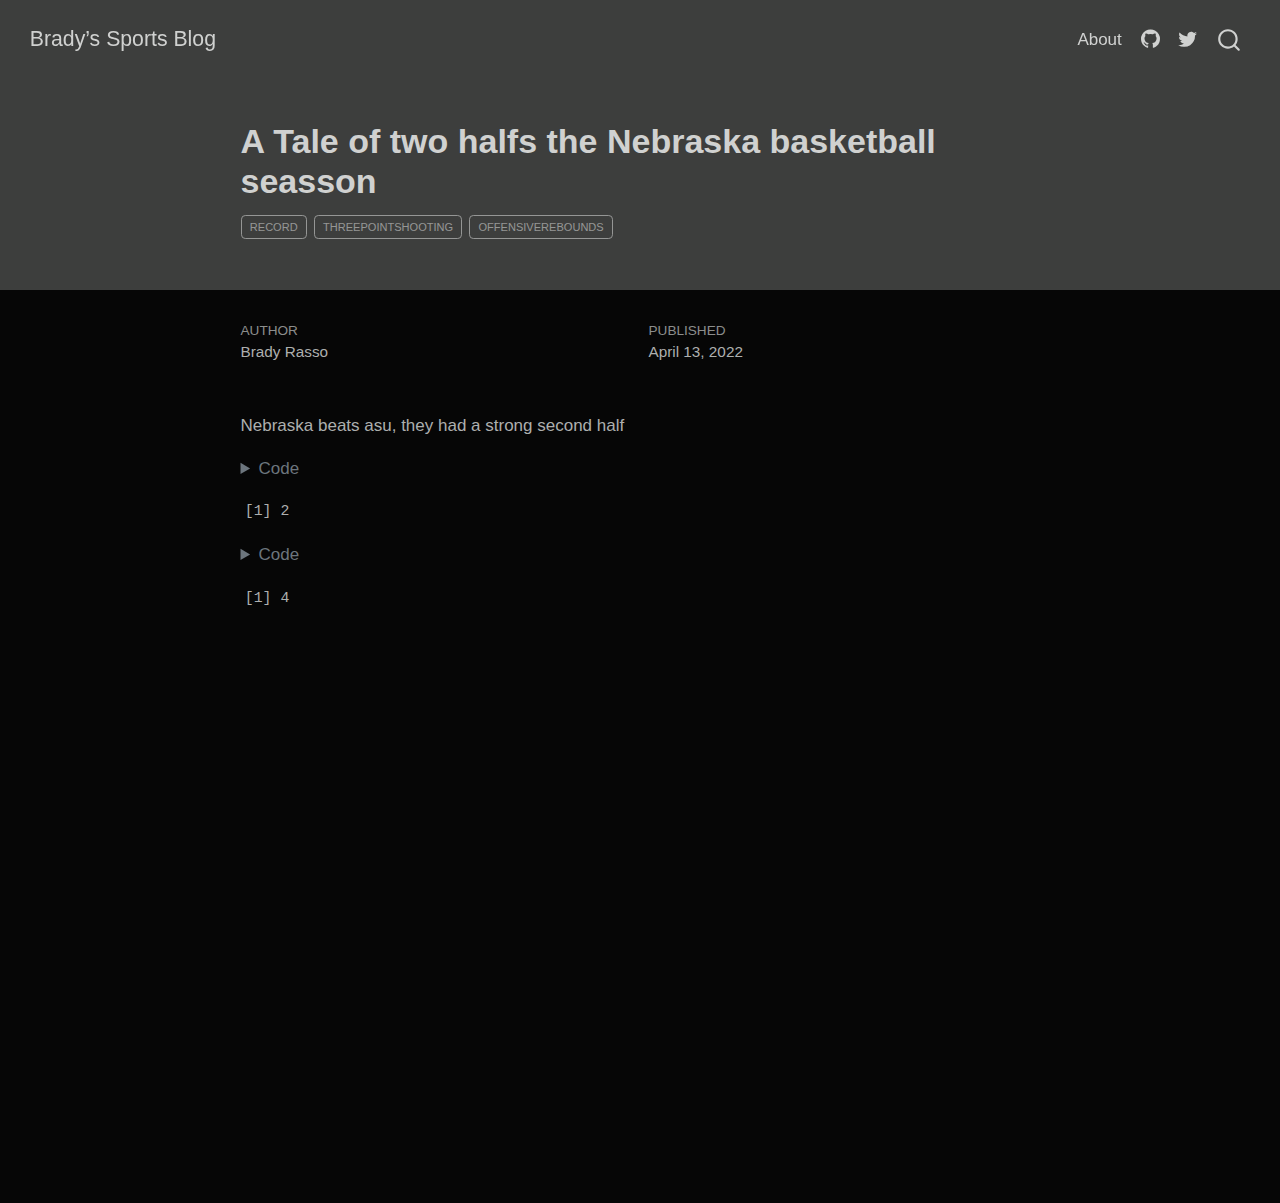
==== posts/nebraska-basketball-season-review/index.html @ c3e92c38 "commit" ====
<!DOCTYPE html>
<html xmlns="http://www.w3.org/1999/xhtml" lang="en" xml:lang="en"><head>

<meta charset="utf-8">
<meta name="generator" content="quarto-1.5.57">

<meta name="viewport" content="width=device-width, initial-scale=1.0, user-scalable=yes">

<meta name="author" content="Brady Rasso">
<meta name="dcterms.date" content="2022-04-13">

<title>A Tale of two halfs the Nebraska basketball seasson – Brady’s Sports Blog</title>
<style>
code{white-space: pre-wrap;}
span.smallcaps{font-variant: small-caps;}
div.columns{display: flex; gap: min(4vw, 1.5em);}
div.column{flex: auto; overflow-x: auto;}
div.hanging-indent{margin-left: 1.5em; text-indent: -1.5em;}
ul.task-list{list-style: none;}
ul.task-list li input[type="checkbox"] {
  width: 0.8em;
  margin: 0 0.8em 0.2em -1em; /* quarto-specific, see https://github.com/quarto-dev/quarto-cli/issues/4556 */ 
  vertical-align: middle;
}
/* CSS for syntax highlighting */
pre > code.sourceCode { white-space: pre; position: relative; }
pre > code.sourceCode > span { line-height: 1.25; }
pre > code.sourceCode > span:empty { height: 1.2em; }
.sourceCode { overflow: visible; }
code.sourceCode > span { color: inherit; text-decoration: inherit; }
div.sourceCode { margin: 1em 0; }
pre.sourceCode { margin: 0; }
@media screen {
div.sourceCode { overflow: auto; }
}
@media print {
pre > code.sourceCode { white-space: pre-wrap; }
pre > code.sourceCode > span { display: inline-block; text-indent: -5em; padding-left: 5em; }
}
pre.numberSource code
  { counter-reset: source-line 0; }
pre.numberSource code > span
  { position: relative; left: -4em; counter-increment: source-line; }
pre.numberSource code > span > a:first-child::before
  { content: counter(source-line);
    position: relative; left: -1em; text-align: right; vertical-align: baseline;
    border: none; display: inline-block;
    -webkit-touch-callout: none; -webkit-user-select: none;
    -khtml-user-select: none; -moz-user-select: none;
    -ms-user-select: none; user-select: none;
    padding: 0 4px; width: 4em;
  }
pre.numberSource { margin-left: 3em;  padding-left: 4px; }
div.sourceCode
  {   }
@media screen {
pre > code.sourceCode > span > a:first-child::before { text-decoration: underline; }
}
</style>


<script src="../../site_libs/quarto-nav/quarto-nav.js"></script>
<script src="../../site_libs/quarto-nav/headroom.min.js"></script>
<script src="../../site_libs/clipboard/clipboard.min.js"></script>
<script src="../../site_libs/quarto-search/autocomplete.umd.js"></script>
<script src="../../site_libs/quarto-search/fuse.min.js"></script>
<script src="../../site_libs/quarto-search/quarto-search.js"></script>
<meta name="quarto:offset" content="../../">
<script src="../../site_libs/quarto-html/quarto.js"></script>
<script src="../../site_libs/quarto-html/popper.min.js"></script>
<script src="../../site_libs/quarto-html/tippy.umd.min.js"></script>
<script src="../../site_libs/quarto-html/anchor.min.js"></script>
<link href="../../site_libs/quarto-html/tippy.css" rel="stylesheet">
<link href="../../site_libs/quarto-html/quarto-syntax-highlighting-dark.css" rel="stylesheet" id="quarto-text-highlighting-styles">
<script src="../../site_libs/bootstrap/bootstrap.min.js"></script>
<link href="../../site_libs/bootstrap/bootstrap-icons.css" rel="stylesheet">
<link href="../../site_libs/bootstrap/bootstrap.min.css" rel="stylesheet" id="quarto-bootstrap" data-mode="dark">
<script id="quarto-search-options" type="application/json">{
  "location": "navbar",
  "copy-button": false,
  "collapse-after": 3,
  "panel-placement": "end",
  "type": "overlay",
  "limit": 50,
  "keyboard-shortcut": [
    "f",
    "/",
    "s"
  ],
  "show-item-context": false,
  "language": {
    "search-no-results-text": "No results",
    "search-matching-documents-text": "matching documents",
    "search-copy-link-title": "Copy link to search",
    "search-hide-matches-text": "Hide additional matches",
    "search-more-match-text": "more match in this document",
    "search-more-matches-text": "more matches in this document",
    "search-clear-button-title": "Clear",
    "search-text-placeholder": "",
    "search-detached-cancel-button-title": "Cancel",
    "search-submit-button-title": "Submit",
    "search-label": "Search"
  }
}</script>


<link rel="stylesheet" href="../../styles.css">
</head>

<body class="nav-fixed fullcontent">

<div id="quarto-search-results"></div>
  <header id="quarto-header" class="headroom fixed-top quarto-banner">
    <nav class="navbar navbar-expand-lg " data-bs-theme="dark">
      <div class="navbar-container container-fluid">
      <div class="navbar-brand-container mx-auto">
    <a class="navbar-brand" href="../../index.html">
    <span class="navbar-title">Brady’s Sports Blog</span>
    </a>
  </div>
            <div id="quarto-search" class="" title="Search"></div>
          <button class="navbar-toggler" type="button" data-bs-toggle="collapse" data-bs-target="#navbarCollapse" aria-controls="navbarCollapse" role="menu" aria-expanded="false" aria-label="Toggle navigation" onclick="if (window.quartoToggleHeadroom) { window.quartoToggleHeadroom(); }">
  <span class="navbar-toggler-icon"></span>
</button>
          <div class="collapse navbar-collapse" id="navbarCollapse">
            <ul class="navbar-nav navbar-nav-scroll ms-auto">
  <li class="nav-item">
    <a class="nav-link" href="../../about.html"> 
<span class="menu-text">About</span></a>
  </li>  
  <li class="nav-item compact">
    <a class="nav-link" href="https://github.com/bradyrasso"> <i class="bi bi-github" role="img">
</i> 
<span class="menu-text"></span></a>
  </li>  
  <li class="nav-item compact">
    <a class="nav-link" href="https://twitter.com"> <i class="bi bi-twitter" role="img">
</i> 
<span class="menu-text"></span></a>
  </li>  
</ul>
          </div> <!-- /navcollapse -->
            <div class="quarto-navbar-tools">
</div>
      </div> <!-- /container-fluid -->
    </nav>
</header>
<!-- content -->
<header id="title-block-header" class="quarto-title-block default page-columns page-full">
  <div class="quarto-title-banner page-columns page-full">
    <div class="quarto-title column-body">
      <h1 class="title">A Tale of two halfs the Nebraska basketball seasson</h1>
                                <div class="quarto-categories">
                <div class="quarto-category">record</div>
                <div class="quarto-category">threepointshooting</div>
                <div class="quarto-category">offensiverebounds</div>
              </div>
                  </div>
  </div>
    
  
  <div class="quarto-title-meta">

      <div>
      <div class="quarto-title-meta-heading">Author</div>
      <div class="quarto-title-meta-contents">
               <p>Brady Rasso </p>
            </div>
    </div>
      
      <div>
      <div class="quarto-title-meta-heading">Published</div>
      <div class="quarto-title-meta-contents">
        <p class="date">April 13, 2022</p>
      </div>
    </div>
    
      
    </div>
    
  
  </header><div id="quarto-content" class="quarto-container page-columns page-rows-contents page-layout-article page-navbar">
<!-- sidebar -->
<!-- margin-sidebar -->
    
<!-- main -->
<main class="content quarto-banner-title-block" id="quarto-document-content">





<p>Nebraska beats asu, they had a strong second half</p>
<div class="cell">
<details class="code-fold">
<summary>Code</summary>
<div class="sourceCode cell-code" id="cb1"><pre class="sourceCode r code-with-copy"><code class="sourceCode r"><span id="cb1-1"><a href="#cb1-1" aria-hidden="true" tabindex="-1"></a><span class="dv">1</span><span class="sc">+</span><span class="dv">1</span></span></code><button title="Copy to Clipboard" class="code-copy-button"><i class="bi"></i></button></pre></div>
</details>
<div class="cell-output cell-output-stdout">
<pre><code>[1] 2</code></pre>
</div>
</div>
<div class="cell">
<details class="code-fold">
<summary>Code</summary>
<div class="sourceCode cell-code" id="cb3"><pre class="sourceCode r code-with-copy"><code class="sourceCode r"><span id="cb3-1"><a href="#cb3-1" aria-hidden="true" tabindex="-1"></a><span class="dv">2</span><span class="sc">+</span><span class="dv">2</span></span></code><button title="Copy to Clipboard" class="code-copy-button"><i class="bi"></i></button></pre></div>
</details>
<div class="cell-output cell-output-stdout">
<pre><code>[1] 4</code></pre>
</div>
</div>



</main> <!-- /main -->
<script id="quarto-html-after-body" type="application/javascript">
window.document.addEventListener("DOMContentLoaded", function (event) {
  const toggleBodyColorMode = (bsSheetEl) => {
    const mode = bsSheetEl.getAttribute("data-mode");
    const bodyEl = window.document.querySelector("body");
    if (mode === "dark") {
      bodyEl.classList.add("quarto-dark");
      bodyEl.classList.remove("quarto-light");
    } else {
      bodyEl.classList.add("quarto-light");
      bodyEl.classList.remove("quarto-dark");
    }
  }
  const toggleBodyColorPrimary = () => {
    const bsSheetEl = window.document.querySelector("link#quarto-bootstrap");
    if (bsSheetEl) {
      toggleBodyColorMode(bsSheetEl);
    }
  }
  toggleBodyColorPrimary();  
  const icon = "";
  const anchorJS = new window.AnchorJS();
  anchorJS.options = {
    placement: 'right',
    icon: icon
  };
  anchorJS.add('.anchored');
  const isCodeAnnotation = (el) => {
    for (const clz of el.classList) {
      if (clz.startsWith('code-annotation-')) {                     
        return true;
      }
    }
    return false;
  }
  const onCopySuccess = function(e) {
    // button target
    const button = e.trigger;
    // don't keep focus
    button.blur();
    // flash "checked"
    button.classList.add('code-copy-button-checked');
    var currentTitle = button.getAttribute("title");
    button.setAttribute("title", "Copied!");
    let tooltip;
    if (window.bootstrap) {
      button.setAttribute("data-bs-toggle", "tooltip");
      button.setAttribute("data-bs-placement", "left");
      button.setAttribute("data-bs-title", "Copied!");
      tooltip = new bootstrap.Tooltip(button, 
        { trigger: "manual", 
          customClass: "code-copy-button-tooltip",
          offset: [0, -8]});
      tooltip.show();    
    }
    setTimeout(function() {
      if (tooltip) {
        tooltip.hide();
        button.removeAttribute("data-bs-title");
        button.removeAttribute("data-bs-toggle");
        button.removeAttribute("data-bs-placement");
      }
      button.setAttribute("title", currentTitle);
      button.classList.remove('code-copy-button-checked');
    }, 1000);
    // clear code selection
    e.clearSelection();
  }
  const getTextToCopy = function(trigger) {
      const codeEl = trigger.previousElementSibling.cloneNode(true);
      for (const childEl of codeEl.children) {
        if (isCodeAnnotation(childEl)) {
          childEl.remove();
        }
      }
      return codeEl.innerText;
  }
  const clipboard = new window.ClipboardJS('.code-copy-button:not([data-in-quarto-modal])', {
    text: getTextToCopy
  });
  clipboard.on('success', onCopySuccess);
  if (window.document.getElementById('quarto-embedded-source-code-modal')) {
    // For code content inside modals, clipBoardJS needs to be initialized with a container option
    // TODO: Check when it could be a function (https://github.com/zenorocha/clipboard.js/issues/860)
    const clipboardModal = new window.ClipboardJS('.code-copy-button[data-in-quarto-modal]', {
      text: getTextToCopy,
      container: window.document.getElementById('quarto-embedded-source-code-modal')
    });
    clipboardModal.on('success', onCopySuccess);
  }
    var localhostRegex = new RegExp(/^(?:http|https):\/\/localhost\:?[0-9]*\//);
    var mailtoRegex = new RegExp(/^mailto:/);
      var filterRegex = new RegExp('/' + window.location.host + '/');
    var isInternal = (href) => {
        return filterRegex.test(href) || localhostRegex.test(href) || mailtoRegex.test(href);
    }
    // Inspect non-navigation links and adorn them if external
 	var links = window.document.querySelectorAll('a[href]:not(.nav-link):not(.navbar-brand):not(.toc-action):not(.sidebar-link):not(.sidebar-item-toggle):not(.pagination-link):not(.no-external):not([aria-hidden]):not(.dropdown-item):not(.quarto-navigation-tool):not(.about-link)');
    for (var i=0; i<links.length; i++) {
      const link = links[i];
      if (!isInternal(link.href)) {
        // undo the damage that might have been done by quarto-nav.js in the case of
        // links that we want to consider external
        if (link.dataset.originalHref !== undefined) {
          link.href = link.dataset.originalHref;
        }
      }
    }
  function tippyHover(el, contentFn, onTriggerFn, onUntriggerFn) {
    const config = {
      allowHTML: true,
      maxWidth: 500,
      delay: 100,
      arrow: false,
      appendTo: function(el) {
          return el.parentElement;
      },
      interactive: true,
      interactiveBorder: 10,
      theme: 'quarto',
      placement: 'bottom-start',
    };
    if (contentFn) {
      config.content = contentFn;
    }
    if (onTriggerFn) {
      config.onTrigger = onTriggerFn;
    }
    if (onUntriggerFn) {
      config.onUntrigger = onUntriggerFn;
    }
    window.tippy(el, config); 
  }
  const noterefs = window.document.querySelectorAll('a[role="doc-noteref"]');
  for (var i=0; i<noterefs.length; i++) {
    const ref = noterefs[i];
    tippyHover(ref, function() {
      // use id or data attribute instead here
      let href = ref.getAttribute('data-footnote-href') || ref.getAttribute('href');
      try { href = new URL(href).hash; } catch {}
      const id = href.replace(/^#\/?/, "");
      const note = window.document.getElementById(id);
      if (note) {
        return note.innerHTML;
      } else {
        return "";
      }
    });
  }
  const xrefs = window.document.querySelectorAll('a.quarto-xref');
  const processXRef = (id, note) => {
    // Strip column container classes
    const stripColumnClz = (el) => {
      el.classList.remove("page-full", "page-columns");
      if (el.children) {
        for (const child of el.children) {
          stripColumnClz(child);
        }
      }
    }
    stripColumnClz(note)
    if (id === null || id.startsWith('sec-')) {
      // Special case sections, only their first couple elements
      const container = document.createElement("div");
      if (note.children && note.children.length > 2) {
        container.appendChild(note.children[0].cloneNode(true));
        for (let i = 1; i < note.children.length; i++) {
          const child = note.children[i];
          if (child.tagName === "P" && child.innerText === "") {
            continue;
          } else {
            container.appendChild(child.cloneNode(true));
            break;
          }
        }
        if (window.Quarto?.typesetMath) {
          window.Quarto.typesetMath(container);
        }
        return container.innerHTML
      } else {
        if (window.Quarto?.typesetMath) {
          window.Quarto.typesetMath(note);
        }
        return note.innerHTML;
      }
    } else {
      // Remove any anchor links if they are present
      const anchorLink = note.querySelector('a.anchorjs-link');
      if (anchorLink) {
        anchorLink.remove();
      }
      if (window.Quarto?.typesetMath) {
        window.Quarto.typesetMath(note);
      }
      // TODO in 1.5, we should make sure this works without a callout special case
      if (note.classList.contains("callout")) {
        return note.outerHTML;
      } else {
        return note.innerHTML;
      }
    }
  }
  for (var i=0; i<xrefs.length; i++) {
    const xref = xrefs[i];
    tippyHover(xref, undefined, function(instance) {
      instance.disable();
      let url = xref.getAttribute('href');
      let hash = undefined; 
      if (url.startsWith('#')) {
        hash = url;
      } else {
        try { hash = new URL(url).hash; } catch {}
      }
      if (hash) {
        const id = hash.replace(/^#\/?/, "");
        const note = window.document.getElementById(id);
        if (note !== null) {
          try {
            const html = processXRef(id, note.cloneNode(true));
            instance.setContent(html);
          } finally {
            instance.enable();
            instance.show();
          }
        } else {
          // See if we can fetch this
          fetch(url.split('#')[0])
          .then(res => res.text())
          .then(html => {
            const parser = new DOMParser();
            const htmlDoc = parser.parseFromString(html, "text/html");
            const note = htmlDoc.getElementById(id);
            if (note !== null) {
              const html = processXRef(id, note);
              instance.setContent(html);
            } 
          }).finally(() => {
            instance.enable();
            instance.show();
          });
        }
      } else {
        // See if we can fetch a full url (with no hash to target)
        // This is a special case and we should probably do some content thinning / targeting
        fetch(url)
        .then(res => res.text())
        .then(html => {
          const parser = new DOMParser();
          const htmlDoc = parser.parseFromString(html, "text/html");
          const note = htmlDoc.querySelector('main.content');
          if (note !== null) {
            // This should only happen for chapter cross references
            // (since there is no id in the URL)
            // remove the first header
            if (note.children.length > 0 && note.children[0].tagName === "HEADER") {
              note.children[0].remove();
            }
            const html = processXRef(null, note);
            instance.setContent(html);
          } 
        }).finally(() => {
          instance.enable();
          instance.show();
        });
      }
    }, function(instance) {
    });
  }
      let selectedAnnoteEl;
      const selectorForAnnotation = ( cell, annotation) => {
        let cellAttr = 'data-code-cell="' + cell + '"';
        let lineAttr = 'data-code-annotation="' +  annotation + '"';
        const selector = 'span[' + cellAttr + '][' + lineAttr + ']';
        return selector;
      }
      const selectCodeLines = (annoteEl) => {
        const doc = window.document;
        const targetCell = annoteEl.getAttribute("data-target-cell");
        const targetAnnotation = annoteEl.getAttribute("data-target-annotation");
        const annoteSpan = window.document.querySelector(selectorForAnnotation(targetCell, targetAnnotation));
        const lines = annoteSpan.getAttribute("data-code-lines").split(",");
        const lineIds = lines.map((line) => {
          return targetCell + "-" + line;
        })
        let top = null;
        let height = null;
        let parent = null;
        if (lineIds.length > 0) {
            //compute the position of the single el (top and bottom and make a div)
            const el = window.document.getElementById(lineIds[0]);
            top = el.offsetTop;
            height = el.offsetHeight;
            parent = el.parentElement.parentElement;
          if (lineIds.length > 1) {
            const lastEl = window.document.getElementById(lineIds[lineIds.length - 1]);
            const bottom = lastEl.offsetTop + lastEl.offsetHeight;
            height = bottom - top;
          }
          if (top !== null && height !== null && parent !== null) {
            // cook up a div (if necessary) and position it 
            let div = window.document.getElementById("code-annotation-line-highlight");
            if (div === null) {
              div = window.document.createElement("div");
              div.setAttribute("id", "code-annotation-line-highlight");
              div.style.position = 'absolute';
              parent.appendChild(div);
            }
            div.style.top = top - 2 + "px";
            div.style.height = height + 4 + "px";
            div.style.left = 0;
            let gutterDiv = window.document.getElementById("code-annotation-line-highlight-gutter");
            if (gutterDiv === null) {
              gutterDiv = window.document.createElement("div");
              gutterDiv.setAttribute("id", "code-annotation-line-highlight-gutter");
              gutterDiv.style.position = 'absolute';
              const codeCell = window.document.getElementById(targetCell);
              const gutter = codeCell.querySelector('.code-annotation-gutter');
              gutter.appendChild(gutterDiv);
            }
            gutterDiv.style.top = top - 2 + "px";
            gutterDiv.style.height = height + 4 + "px";
          }
          selectedAnnoteEl = annoteEl;
        }
      };
      const unselectCodeLines = () => {
        const elementsIds = ["code-annotation-line-highlight", "code-annotation-line-highlight-gutter"];
        elementsIds.forEach((elId) => {
          const div = window.document.getElementById(elId);
          if (div) {
            div.remove();
          }
        });
        selectedAnnoteEl = undefined;
      };
        // Handle positioning of the toggle
    window.addEventListener(
      "resize",
      throttle(() => {
        elRect = undefined;
        if (selectedAnnoteEl) {
          selectCodeLines(selectedAnnoteEl);
        }
      }, 10)
    );
    function throttle(fn, ms) {
    let throttle = false;
    let timer;
      return (...args) => {
        if(!throttle) { // first call gets through
            fn.apply(this, args);
            throttle = true;
        } else { // all the others get throttled
            if(timer) clearTimeout(timer); // cancel #2
            timer = setTimeout(() => {
              fn.apply(this, args);
              timer = throttle = false;
            }, ms);
        }
      };
    }
      // Attach click handler to the DT
      const annoteDls = window.document.querySelectorAll('dt[data-target-cell]');
      for (const annoteDlNode of annoteDls) {
        annoteDlNode.addEventListener('click', (event) => {
          const clickedEl = event.target;
          if (clickedEl !== selectedAnnoteEl) {
            unselectCodeLines();
            const activeEl = window.document.querySelector('dt[data-target-cell].code-annotation-active');
            if (activeEl) {
              activeEl.classList.remove('code-annotation-active');
            }
            selectCodeLines(clickedEl);
            clickedEl.classList.add('code-annotation-active');
          } else {
            // Unselect the line
            unselectCodeLines();
            clickedEl.classList.remove('code-annotation-active');
          }
        });
      }
  const findCites = (el) => {
    const parentEl = el.parentElement;
    if (parentEl) {
      const cites = parentEl.dataset.cites;
      if (cites) {
        return {
          el,
          cites: cites.split(' ')
        };
      } else {
        return findCites(el.parentElement)
      }
    } else {
      return undefined;
    }
  };
  var bibliorefs = window.document.querySelectorAll('a[role="doc-biblioref"]');
  for (var i=0; i<bibliorefs.length; i++) {
    const ref = bibliorefs[i];
    const citeInfo = findCites(ref);
    if (citeInfo) {
      tippyHover(citeInfo.el, function() {
        var popup = window.document.createElement('div');
        citeInfo.cites.forEach(function(cite) {
          var citeDiv = window.document.createElement('div');
          citeDiv.classList.add('hanging-indent');
          citeDiv.classList.add('csl-entry');
          var biblioDiv = window.document.getElementById('ref-' + cite);
          if (biblioDiv) {
            citeDiv.innerHTML = biblioDiv.innerHTML;
          }
          popup.appendChild(citeDiv);
        });
        return popup.innerHTML;
      });
    }
  }
});
</script>
</div> <!-- /content -->




</body></html>
---- site_libs/quarto-html/tippy.css ----
.tippy-box[data-animation=fade][data-state=hidden]{opacity:0}[data-tippy-root]{max-width:calc(100vw - 10px)}.tippy-box{position:relative;background-color:#333;color:#fff;border-radius:4px;font-size:14px;line-height:1.4;white-space:normal;outline:0;transition-property:transform,visibility,opacity}.tippy-box[data-placement^=top]>.tippy-arrow{bottom:0}.tippy-box[data-placement^=top]>.tippy-arrow:before{bottom:-7px;left:0;border-width:8px 8px 0;border-top-color:initial;transform-origin:center top}.tippy-box[data-placement^=bottom]>.tippy-arrow{top:0}.tippy-box[data-placement^=bottom]>.tippy-arrow:before{top:-7px;left:0;border-width:0 8px 8px;border-bottom-color:initial;transform-origin:center bottom}.tippy-box[data-placement^=left]>.tippy-arrow{right:0}.tippy-box[data-placement^=left]>.tippy-arrow:before{border-width:8px 0 8px 8px;border-left-color:initial;right:-7px;transform-origin:center left}.tippy-box[data-placement^=right]>.tippy-arrow{left:0}.tippy-box[data-placement^=right]>.tippy-arrow:before{left:-7px;border-width:8px 8px 8px 0;border-right-color:initial;transform-origin:center right}.tippy-box[data-inertia][data-state=visible]{transition-timing-function:cubic-bezier(.54,1.5,.38,1.11)}.tippy-arrow{width:16px;height:16px;color:#333}.tippy-arrow:before{content:"";position:absolute;border-color:transparent;border-style:solid}.tippy-content{position:relative;padding:5px 9px;z-index:1}
---- site_libs/quarto-html/quarto-syntax-highlighting-dark.css ----
/* quarto syntax highlight colors */
:root {
  --quarto-hl-al-color: #f07178;
  --quarto-hl-an-color: #d4d0ab;
  --quarto-hl-at-color: #00e0e0;
  --quarto-hl-bn-color: #d4d0ab;
  --quarto-hl-bu-color: #abe338;
  --quarto-hl-ch-color: #abe338;
  --quarto-hl-co-color: #f8f8f2;
  --quarto-hl-cv-color: #ffd700;
  --quarto-hl-cn-color: #ffd700;
  --quarto-hl-cf-color: #ffa07a;
  --quarto-hl-dt-color: #ffa07a;
  --quarto-hl-dv-color: #d4d0ab;
  --quarto-hl-do-color: #f8f8f2;
  --quarto-hl-er-color: #f07178;
  --quarto-hl-ex-color: #00e0e0;
  --quarto-hl-fl-color: #d4d0ab;
  --quarto-hl-fu-color: #ffa07a;
  --quarto-hl-im-color: #abe338;
  --quarto-hl-in-color: #d4d0ab;
  --quarto-hl-kw-color: #ffa07a;
  --quarto-hl-op-color: #ffa07a;
  --quarto-hl-ot-color: #00e0e0;
  --quarto-hl-pp-color: #dcc6e0;
  --quarto-hl-re-color: #00e0e0;
  --quarto-hl-sc-color: #abe338;
  --quarto-hl-ss-color: #abe338;
  --quarto-hl-st-color: #abe338;
  --quarto-hl-va-color: #00e0e0;
  --quarto-hl-vs-color: #abe338;
  --quarto-hl-wa-color: #dcc6e0;
}

/* other quarto variables */
:root {
  --quarto-font-monospace: SFMono-Regular, Menlo, Monaco, Consolas, "Liberation Mono", "Courier New", monospace;
}

code span.al {
  background-color: #2a0f15;
  font-weight: bold;
  color: #f07178;
}

code span.an {
  color: #d4d0ab;
}

code span.at {
  color: #00e0e0;
}

code span.bn {
  color: #d4d0ab;
}

code span.bu {
  color: #abe338;
}

code span.ch {
  color: #abe338;
}

code span.co {
  font-style: italic;
  color: #f8f8f2;
}

code span.cv {
  color: #ffd700;
}

code span.cn {
  color: #ffd700;
}

code span.cf {
  font-weight: bold;
  color: #ffa07a;
}

code span.dt {
  color: #ffa07a;
}

code span.dv {
  color: #d4d0ab;
}

code span.do {
  color: #f8f8f2;
}

code span.er {
  color: #f07178;
  text-decoration: underline;
}

code span.ex {
  font-weight: bold;
  color: #00e0e0;
}

code span.fl {
  color: #d4d0ab;
}

code span.fu {
  color: #ffa07a;
}

code span.im {
  color: #abe338;
}

code span.in {
  color: #d4d0ab;
}

code span.kw {
  font-weight: bold;
  color: #ffa07a;
}

pre > code.sourceCode > span {
  color: #f8f8f2;
}

code span {
  color: #f8f8f2;
}

code.sourceCode > span {
  color: #f8f8f2;
}

div.sourceCode,
div.sourceCode pre.sourceCode {
  color: #f8f8f2;
}

code span.op {
  color: #ffa07a;
}

code span.ot {
  color: #00e0e0;
}

code span.pp {
  color: #dcc6e0;
}

code span.re {
  background-color: #f8f8f2;
  color: #00e0e0;
}

code span.sc {
  color: #abe338;
}

code span.ss {
  color: #abe338;
}

code span.st {
  color: #abe338;
}

code span.va {
  color: #00e0e0;
}

code span.vs {
  color: #abe338;
}

code span.wa {
  color: #dcc6e0;
}

.prevent-inlining {
  content: "</";
}

/*# sourceMappingURL=935a306eefa94366c21e1a970dddb765.css.map */
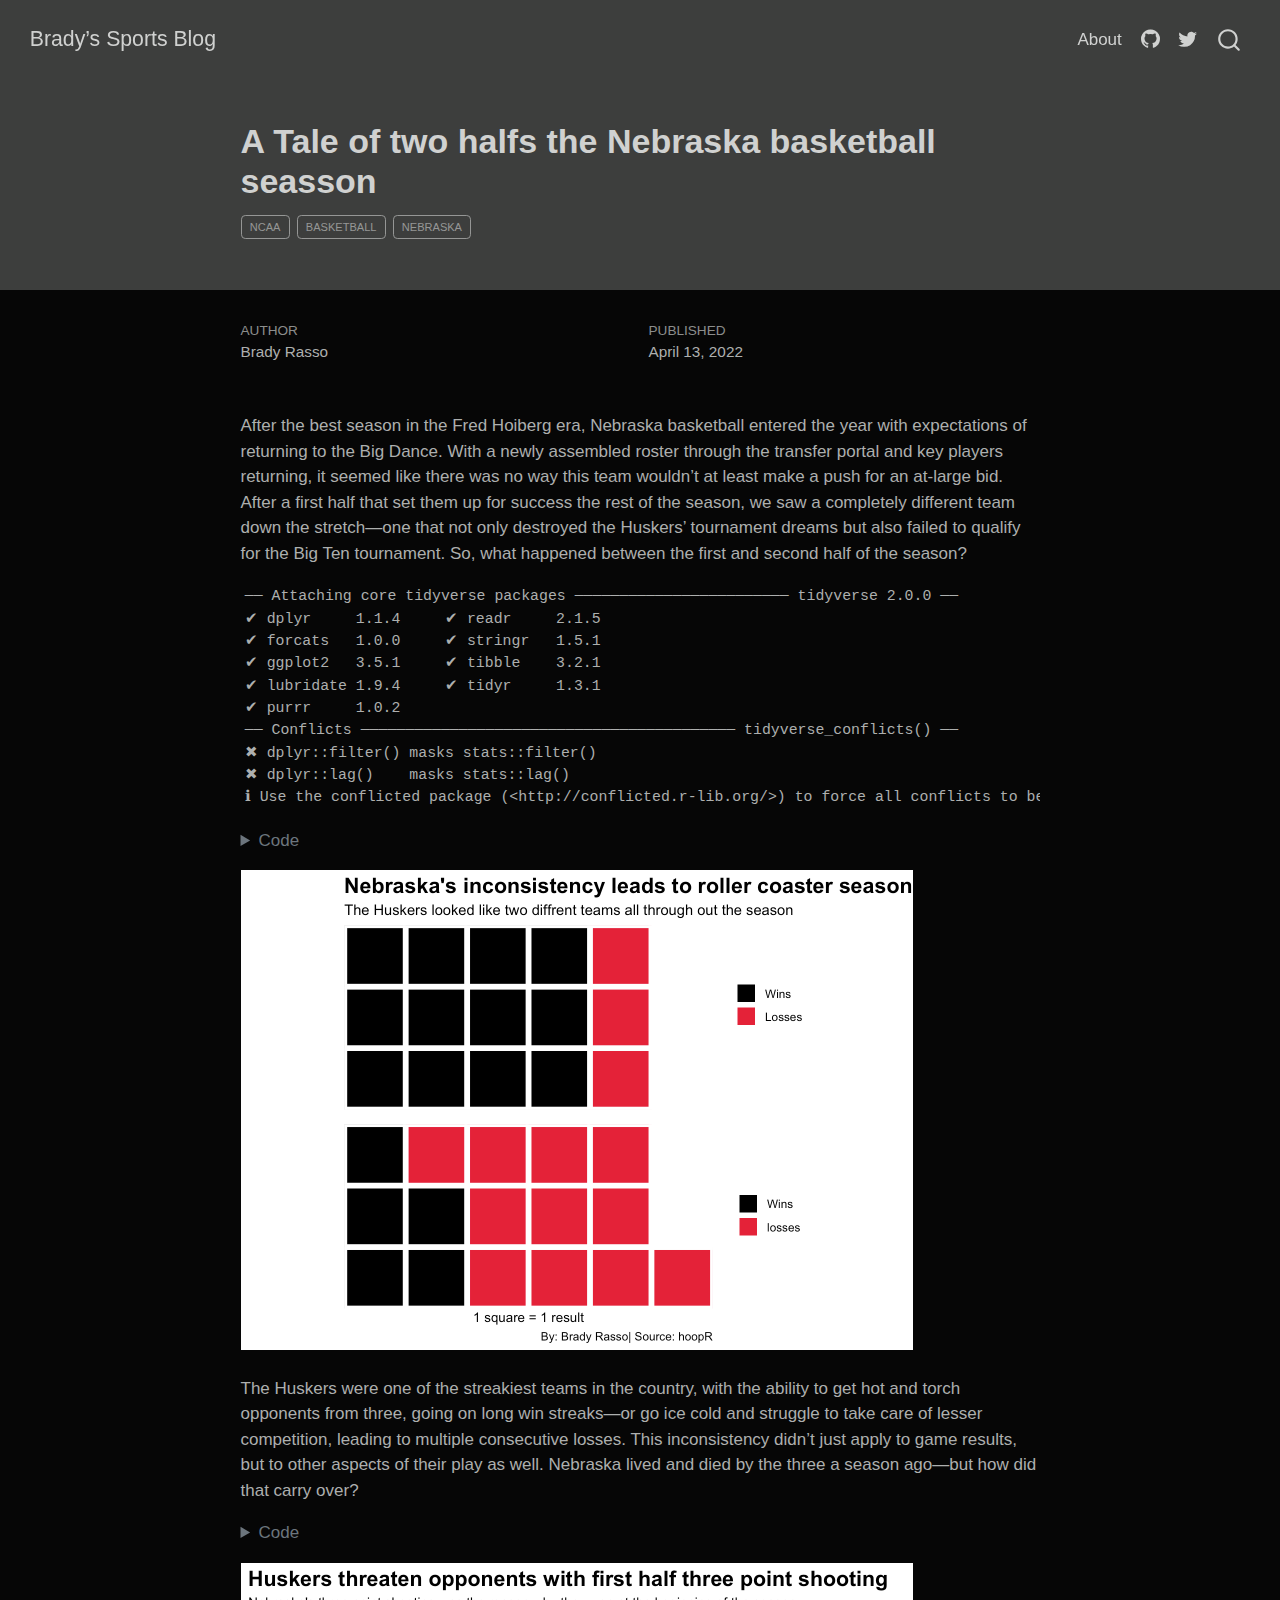
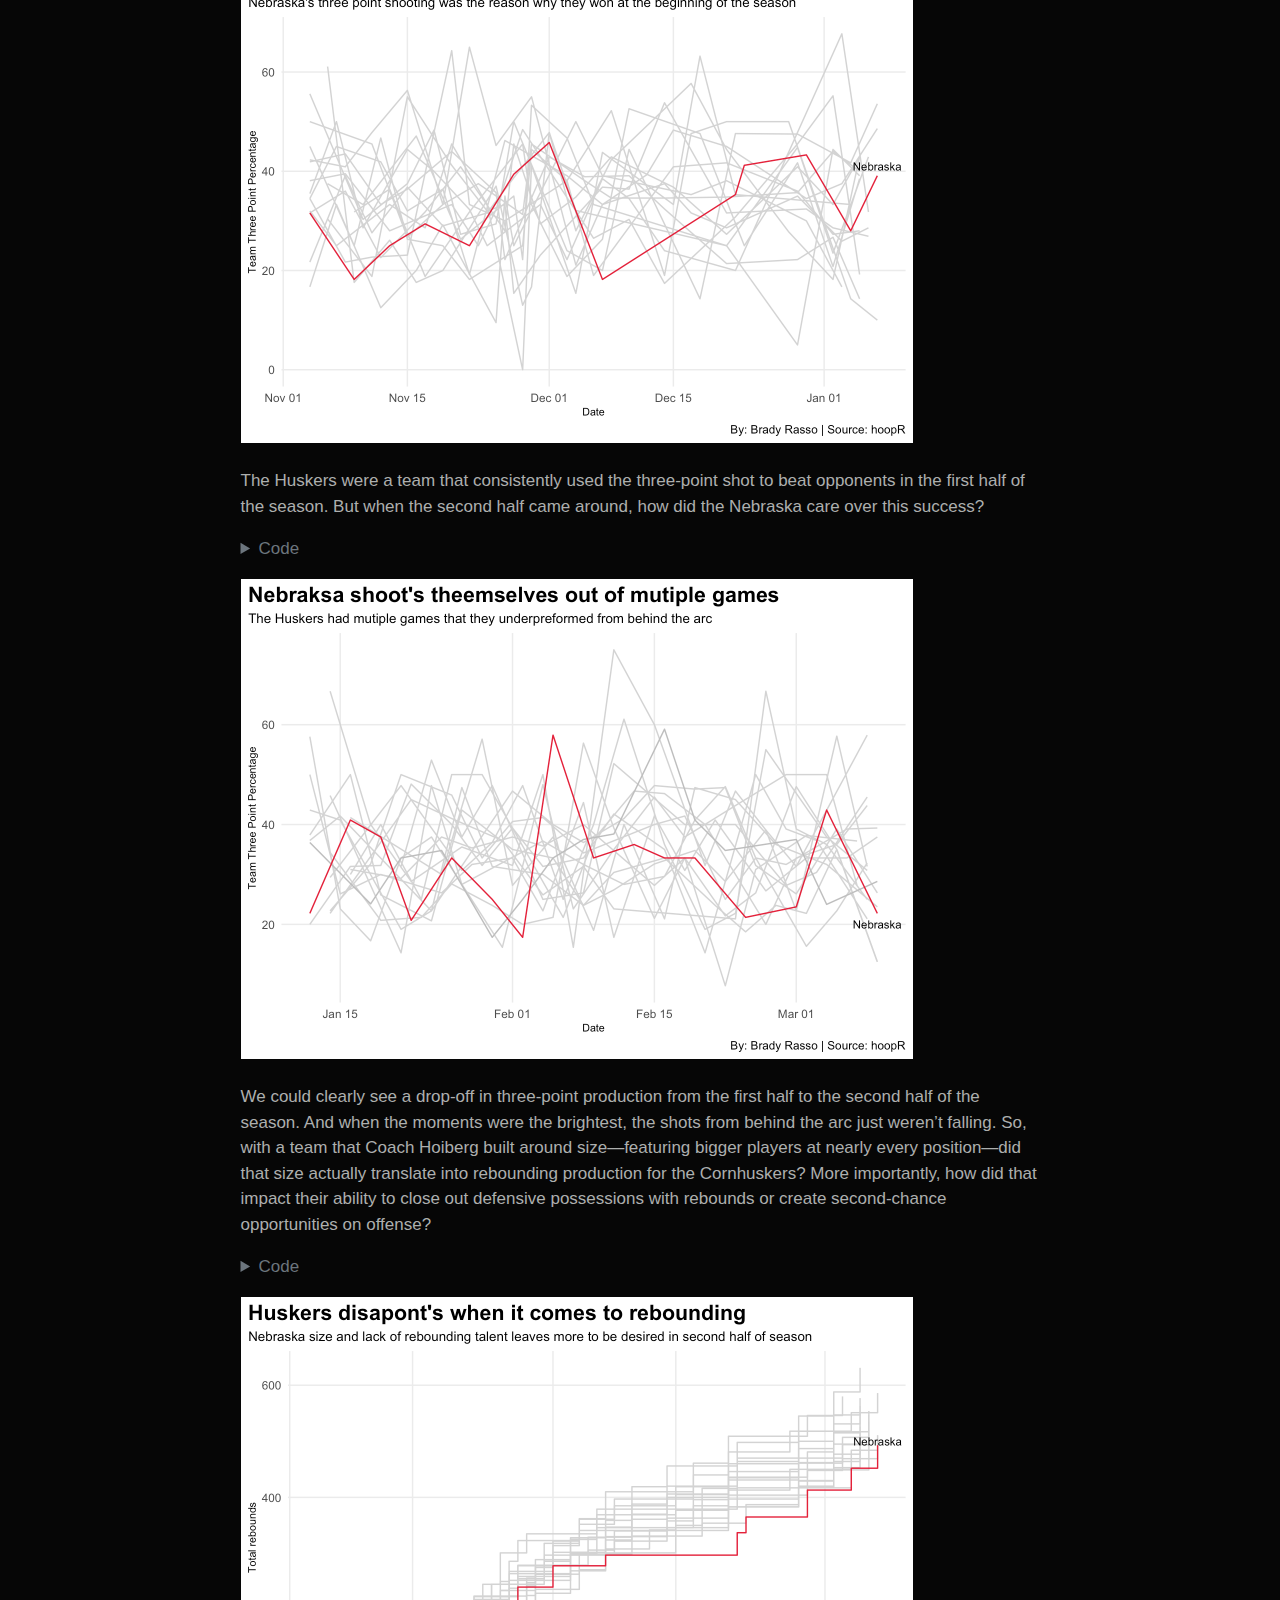
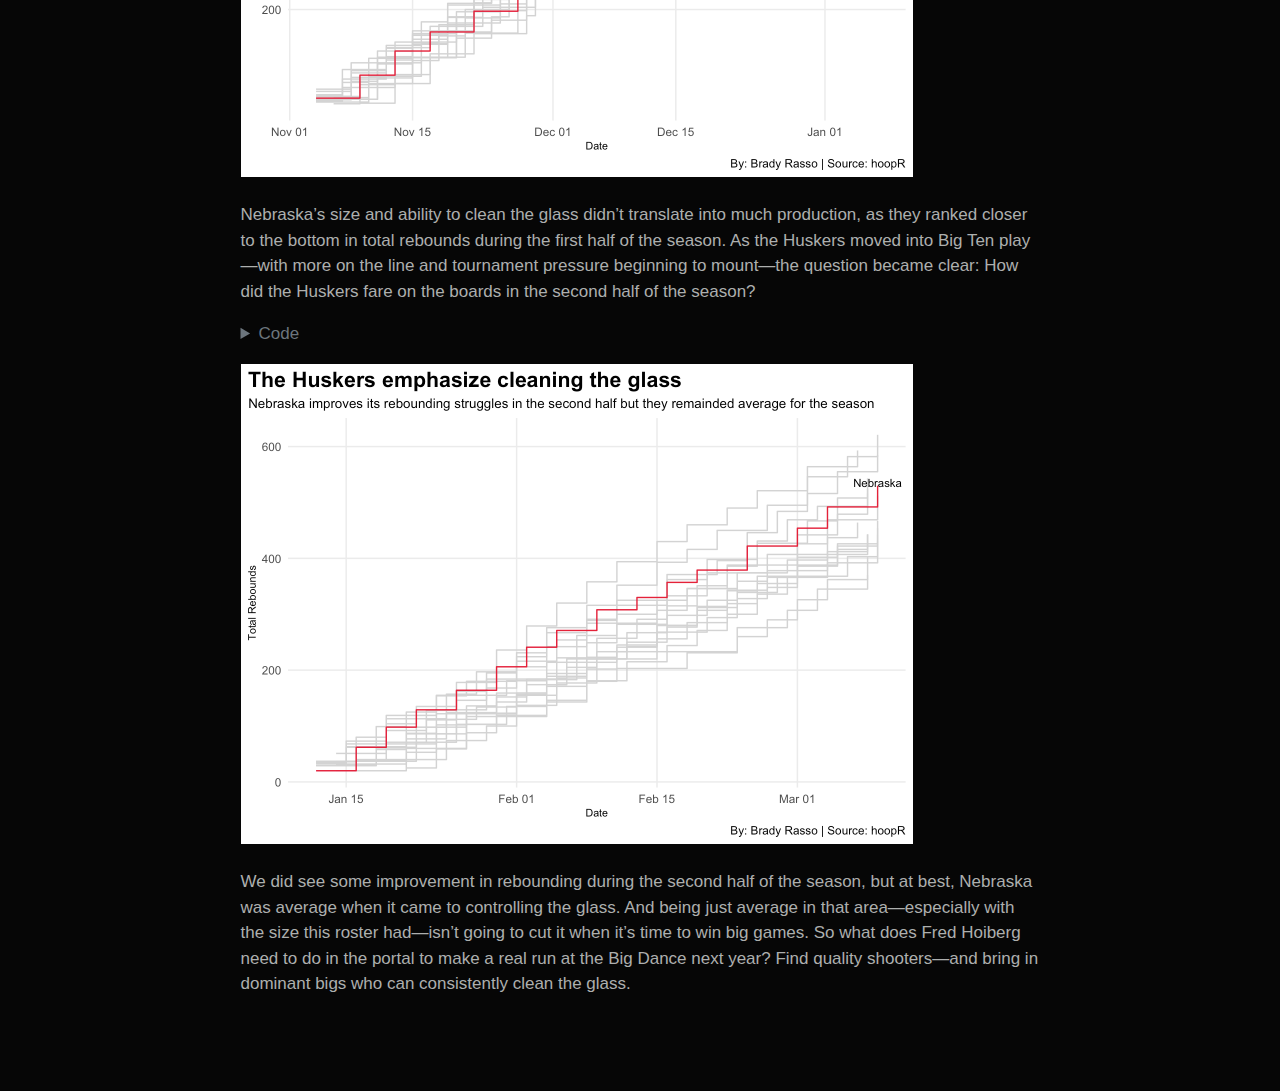
==== commit 1ef79bd2: "commit final project" ====
--- a/posts/nebraska-basketball-season-review/index.html
+++ b/posts/nebraska-basketball-season-review/index.html
@@ -9,7 +9,7 @@
 <meta name="author" content="Brady Rasso">
 <meta name="dcterms.date" content="2022-04-13">
 
-<title>A Tale of two halfs the Nebraska basketball seasson – Brady’s Sports Blog</title>
+<title>A Tale of two halfs the Nebraska basketball seasson – Brady's Sports Blog</title>
 <style>
 code{white-space: pre-wrap;}
 span.smallcaps{font-variant: small-caps;}
@@ -151,9 +151,9 @@
     <div class="quarto-title column-body">
       <h1 class="title">A Tale of two halfs the Nebraska basketball seasson</h1>
                                 <div class="quarto-categories">
-                <div class="quarto-category">record</div>
-                <div class="quarto-category">threepointshooting</div>
-                <div class="quarto-category">offensiverebounds</div>
+                <div class="quarto-category">NCAA</div>
+                <div class="quarto-category">Basketball</div>
+                <div class="quarto-category">Nebraska</div>
               </div>
                   </div>
   </div>
@@ -190,25 +190,678 @@
 
 
 
-<p>Nebraska beats asu, they had a strong second half</p>
+<p>After the best season in the Fred Hoiberg era, Nebraska basketball entered the year with expectations of returning to the Big Dance. With a newly assembled roster through the transfer portal and key players returning, it seemed like there was no way this team wouldn’t at least make a push for an at-large bid. After a first half that set them up for success the rest of the season, we saw a completely different team down the stretch—one that not only destroyed the Huskers’ tournament dreams but also failed to qualify for the Big Ten tournament. So, what happened between the first and second half of the season?</p>
+<div class="cell">
+<div class="cell-output cell-output-stderr">
+<pre><code>── Attaching core tidyverse packages ──────────────────────── tidyverse 2.0.0 ──
+✔ dplyr     1.1.4     ✔ readr     2.1.5
+✔ forcats   1.0.0     ✔ stringr   1.5.1
+✔ ggplot2   3.5.1     ✔ tibble    3.2.1
+✔ lubridate 1.9.4     ✔ tidyr     1.3.1
+✔ purrr     1.0.2     
+── Conflicts ────────────────────────────────────────── tidyverse_conflicts() ──
+✖ dplyr::filter() masks stats::filter()
+✖ dplyr::lag()    masks stats::lag()
+ℹ Use the conflicted package (&lt;http://conflicted.r-lib.org/&gt;) to force all conflicts to become errors</code></pre>
+</div>
+</div>
 <div class="cell">
 <details class="code-fold">
 <summary>Code</summary>
-<div class="sourceCode cell-code" id="cb1"><pre class="sourceCode r code-with-copy"><code class="sourceCode r"><span id="cb1-1"><a href="#cb1-1" aria-hidden="true" tabindex="-1"></a><span class="dv">1</span><span class="sc">+</span><span class="dv">1</span></span></code><button title="Copy to Clipboard" class="code-copy-button"><i class="bi"></i></button></pre></div>
+<div class="sourceCode cell-code" id="cb2"><pre class="sourceCode r code-with-copy"><code class="sourceCode r"><span id="cb2-1"><a href="#cb2-1" aria-hidden="true" tabindex="-1"></a><span class="fu">iron</span>(</span>
+<span id="cb2-2"><a href="#cb2-2" aria-hidden="true" tabindex="-1"></a><span class="fu">waffle</span>(</span>
+<span id="cb2-3"><a href="#cb2-3" aria-hidden="true" tabindex="-1"></a>  nuwaffle1,</span>
+<span id="cb2-4"><a href="#cb2-4" aria-hidden="true" tabindex="-1"></a>  <span class="at">rows =</span> <span class="dv">3</span>,</span>
+<span id="cb2-5"><a href="#cb2-5" aria-hidden="true" tabindex="-1"></a>  <span class="at">colors =</span> <span class="fu">c</span>(<span class="st">"#000000"</span>, <span class="st">"#E41C38"</span>,<span class="st">"white"</span>)</span>
+<span id="cb2-6"><a href="#cb2-6" aria-hidden="true" tabindex="-1"></a>)<span class="sc">+</span></span>
+<span id="cb2-7"><a href="#cb2-7" aria-hidden="true" tabindex="-1"></a>  <span class="fu">labs</span>(</span>
+<span id="cb2-8"><a href="#cb2-8" aria-hidden="true" tabindex="-1"></a>    <span class="at">title =</span> <span class="st">"Nebraska's inconsistency leads to roller coaster season"</span>,</span>
+<span id="cb2-9"><a href="#cb2-9" aria-hidden="true" tabindex="-1"></a>    <span class="at">subtitle =</span> <span class="st">"The Huskers looked like two diffrent teams all through out the season"</span>,</span>
+<span id="cb2-10"><a href="#cb2-10" aria-hidden="true" tabindex="-1"></a>) <span class="sc">+</span></span>
+<span id="cb2-11"><a href="#cb2-11" aria-hidden="true" tabindex="-1"></a>   <span class="fu">theme</span>(</span>
+<span id="cb2-12"><a href="#cb2-12" aria-hidden="true" tabindex="-1"></a>    <span class="at">plot.title =</span> <span class="fu">element_text</span>(<span class="at">size =</span> <span class="dv">16</span>, <span class="at">face =</span> <span class="st">"bold"</span>),</span>
+<span id="cb2-13"><a href="#cb2-13" aria-hidden="true" tabindex="-1"></a>     <span class="at">plot.title.position =</span> <span class="st">"plot"</span></span>
+<span id="cb2-14"><a href="#cb2-14" aria-hidden="true" tabindex="-1"></a>),</span>
+<span id="cb2-15"><a href="#cb2-15" aria-hidden="true" tabindex="-1"></a><span class="fu">waffle</span>(</span>
+<span id="cb2-16"><a href="#cb2-16" aria-hidden="true" tabindex="-1"></a>  nuwaffle2,</span>
+<span id="cb2-17"><a href="#cb2-17" aria-hidden="true" tabindex="-1"></a>  <span class="at">rows =</span> <span class="dv">3</span>,</span>
+<span id="cb2-18"><a href="#cb2-18" aria-hidden="true" tabindex="-1"></a>  <span class="at">colors =</span> <span class="fu">c</span>(<span class="st">"#000000"</span>, <span class="st">"#E41C38"</span>)</span>
+<span id="cb2-19"><a href="#cb2-19" aria-hidden="true" tabindex="-1"></a>)<span class="sc">+</span></span>
+<span id="cb2-20"><a href="#cb2-20" aria-hidden="true" tabindex="-1"></a>  <span class="fu">labs</span>(</span>
+<span id="cb2-21"><a href="#cb2-21" aria-hidden="true" tabindex="-1"></a>      <span class="at">x =</span> <span class="st">"1 square = 1 result"</span>,</span>
+<span id="cb2-22"><a href="#cb2-22" aria-hidden="true" tabindex="-1"></a>  <span class="at">caption=</span><span class="st">"By: Brady Rasso| Source: hoopR"</span></span>
+<span id="cb2-23"><a href="#cb2-23" aria-hidden="true" tabindex="-1"></a> )</span>
+<span id="cb2-24"><a href="#cb2-24" aria-hidden="true" tabindex="-1"></a>)</span></code><button title="Copy to Clipboard" class="code-copy-button"><i class="bi"></i></button></pre></div>
 </details>
-<div class="cell-output cell-output-stdout">
-<pre><code>[1] 2</code></pre>
-</div>
-</div>
+<div class="cell-output-display">
+<div>
+<figure class="figure">
+<p><img src="index_files/figure-html/unnamed-chunk-7-1.png" class="img-fluid figure-img" width="672"></p>
+</figure>
+</div>
+</div>
+</div>
+<p>The Huskers were one of the streakiest teams in the country, with the ability to get hot and torch opponents from three, going on long win streaks—or go ice cold and struggle to take care of lesser competition, leading to multiple consecutive losses. This inconsistency didn’t just apply to game results, but to other aspects of their play as well. Nebraska lived and died by the three a season ago—but how did that carry over?</p>
 <div class="cell">
 <details class="code-fold">
 <summary>Code</summary>
-<div class="sourceCode cell-code" id="cb3"><pre class="sourceCode r code-with-copy"><code class="sourceCode r"><span id="cb3-1"><a href="#cb3-1" aria-hidden="true" tabindex="-1"></a><span class="dv">2</span><span class="sc">+</span><span class="dv">2</span></span></code><button title="Copy to Clipboard" class="code-copy-button"><i class="bi"></i></button></pre></div>
+<div class="sourceCode cell-code" id="cb3"><pre class="sourceCode r code-with-copy"><code class="sourceCode r"><span id="cb3-1"><a href="#cb3-1" aria-hidden="true" tabindex="-1"></a><span class="fu">ggplot</span>() <span class="sc">+</span></span>
+<span id="cb3-2"><a href="#cb3-2" aria-hidden="true" tabindex="-1"></a> <span class="fu">geom_line</span>(</span>
+<span id="cb3-3"><a href="#cb3-3" aria-hidden="true" tabindex="-1"></a>    <span class="at">data =</span> wulogshalf1,</span>
+<span id="cb3-4"><a href="#cb3-4" aria-hidden="true" tabindex="-1"></a>    <span class="fu">aes</span>(</span>
+<span id="cb3-5"><a href="#cb3-5" aria-hidden="true" tabindex="-1"></a>      <span class="at">x =</span> game_date,</span>
+<span id="cb3-6"><a href="#cb3-6" aria-hidden="true" tabindex="-1"></a>      <span class="at">y =</span> three_point_field_goal_pct</span>
+<span id="cb3-7"><a href="#cb3-7" aria-hidden="true" tabindex="-1"></a>    ),</span>
+<span id="cb3-8"><a href="#cb3-8" aria-hidden="true" tabindex="-1"></a>    <span class="at">color =</span> <span class="st">"lightgrey"</span></span>
+<span id="cb3-9"><a href="#cb3-9" aria-hidden="true" tabindex="-1"></a>  ) <span class="sc">+</span></span>
+<span id="cb3-10"><a href="#cb3-10" aria-hidden="true" tabindex="-1"></a>  <span class="fu">geom_line</span>(</span>
+<span id="cb3-11"><a href="#cb3-11" aria-hidden="true" tabindex="-1"></a>    <span class="at">data =</span> iowalogshalf1,</span>
+<span id="cb3-12"><a href="#cb3-12" aria-hidden="true" tabindex="-1"></a>    <span class="fu">aes</span>(</span>
+<span id="cb3-13"><a href="#cb3-13" aria-hidden="true" tabindex="-1"></a>      <span class="at">x =</span> game_date,</span>
+<span id="cb3-14"><a href="#cb3-14" aria-hidden="true" tabindex="-1"></a>      <span class="at">y =</span> three_point_field_goal_pct</span>
+<span id="cb3-15"><a href="#cb3-15" aria-hidden="true" tabindex="-1"></a>    ),</span>
+<span id="cb3-16"><a href="#cb3-16" aria-hidden="true" tabindex="-1"></a>    <span class="at">color =</span> <span class="st">"lightgrey"</span></span>
+<span id="cb3-17"><a href="#cb3-17" aria-hidden="true" tabindex="-1"></a>  ) <span class="sc">+</span></span>
+<span id="cb3-18"><a href="#cb3-18" aria-hidden="true" tabindex="-1"></a>  </span>
+<span id="cb3-19"><a href="#cb3-19" aria-hidden="true" tabindex="-1"></a>  <span class="fu">geom_line</span>(</span>
+<span id="cb3-20"><a href="#cb3-20" aria-hidden="true" tabindex="-1"></a>    <span class="at">data =</span> illlogshalf1,</span>
+<span id="cb3-21"><a href="#cb3-21" aria-hidden="true" tabindex="-1"></a>    <span class="fu">aes</span>(</span>
+<span id="cb3-22"><a href="#cb3-22" aria-hidden="true" tabindex="-1"></a>      <span class="at">x =</span> game_date,</span>
+<span id="cb3-23"><a href="#cb3-23" aria-hidden="true" tabindex="-1"></a>      <span class="at">y =</span> three_point_field_goal_pct</span>
+<span id="cb3-24"><a href="#cb3-24" aria-hidden="true" tabindex="-1"></a>    ),</span>
+<span id="cb3-25"><a href="#cb3-25" aria-hidden="true" tabindex="-1"></a>    <span class="at">color =</span> <span class="st">"lightgrey"</span></span>
+<span id="cb3-26"><a href="#cb3-26" aria-hidden="true" tabindex="-1"></a>    </span>
+<span id="cb3-27"><a href="#cb3-27" aria-hidden="true" tabindex="-1"></a>  ) <span class="sc">+</span></span>
+<span id="cb3-28"><a href="#cb3-28" aria-hidden="true" tabindex="-1"></a>  <span class="fu">geom_line</span>(</span>
+<span id="cb3-29"><a href="#cb3-29" aria-hidden="true" tabindex="-1"></a>    <span class="at">data =</span> iulogshalf1,</span>
+<span id="cb3-30"><a href="#cb3-30" aria-hidden="true" tabindex="-1"></a>    <span class="fu">aes</span>(</span>
+<span id="cb3-31"><a href="#cb3-31" aria-hidden="true" tabindex="-1"></a>      <span class="at">x =</span> game_date,</span>
+<span id="cb3-32"><a href="#cb3-32" aria-hidden="true" tabindex="-1"></a>      <span class="at">y =</span> three_point_field_goal_pct</span>
+<span id="cb3-33"><a href="#cb3-33" aria-hidden="true" tabindex="-1"></a>    ),</span>
+<span id="cb3-34"><a href="#cb3-34" aria-hidden="true" tabindex="-1"></a>    <span class="at">color =</span> <span class="st">"lightgrey"</span></span>
+<span id="cb3-35"><a href="#cb3-35" aria-hidden="true" tabindex="-1"></a>  </span>
+<span id="cb3-36"><a href="#cb3-36" aria-hidden="true" tabindex="-1"></a>  ) <span class="sc">+</span></span>
+<span id="cb3-37"><a href="#cb3-37" aria-hidden="true" tabindex="-1"></a>  <span class="fu">geom_line</span>(</span>
+<span id="cb3-38"><a href="#cb3-38" aria-hidden="true" tabindex="-1"></a>    <span class="at">data =</span> marlogshalf1,</span>
+<span id="cb3-39"><a href="#cb3-39" aria-hidden="true" tabindex="-1"></a>    <span class="fu">aes</span>(</span>
+<span id="cb3-40"><a href="#cb3-40" aria-hidden="true" tabindex="-1"></a>      <span class="at">x =</span> game_date,</span>
+<span id="cb3-41"><a href="#cb3-41" aria-hidden="true" tabindex="-1"></a>      <span class="at">y =</span> three_point_field_goal_pct</span>
+<span id="cb3-42"><a href="#cb3-42" aria-hidden="true" tabindex="-1"></a>    ),</span>
+<span id="cb3-43"><a href="#cb3-43" aria-hidden="true" tabindex="-1"></a>    <span class="at">color =</span> <span class="st">"lightgrey"</span></span>
+<span id="cb3-44"><a href="#cb3-44" aria-hidden="true" tabindex="-1"></a></span>
+<span id="cb3-45"><a href="#cb3-45" aria-hidden="true" tabindex="-1"></a>  ) <span class="sc">+</span></span>
+<span id="cb3-46"><a href="#cb3-46" aria-hidden="true" tabindex="-1"></a>  <span class="fu">geom_line</span>(</span>
+<span id="cb3-47"><a href="#cb3-47" aria-hidden="true" tabindex="-1"></a>    <span class="at">data =</span> michlogshalf1,</span>
+<span id="cb3-48"><a href="#cb3-48" aria-hidden="true" tabindex="-1"></a>    <span class="fu">aes</span>(</span>
+<span id="cb3-49"><a href="#cb3-49" aria-hidden="true" tabindex="-1"></a>      <span class="at">x =</span> game_date,</span>
+<span id="cb3-50"><a href="#cb3-50" aria-hidden="true" tabindex="-1"></a>      <span class="at">y =</span> three_point_field_goal_pct</span>
+<span id="cb3-51"><a href="#cb3-51" aria-hidden="true" tabindex="-1"></a>    ),</span>
+<span id="cb3-52"><a href="#cb3-52" aria-hidden="true" tabindex="-1"></a>    <span class="at">color =</span> <span class="st">"lightgrey"</span></span>
+<span id="cb3-53"><a href="#cb3-53" aria-hidden="true" tabindex="-1"></a>  ) <span class="sc">+</span></span>
+<span id="cb3-54"><a href="#cb3-54" aria-hidden="true" tabindex="-1"></a>  <span class="fu">geom_line</span>(</span>
+<span id="cb3-55"><a href="#cb3-55" aria-hidden="true" tabindex="-1"></a>    <span class="at">data =</span> minnlogshalf1,</span>
+<span id="cb3-56"><a href="#cb3-56" aria-hidden="true" tabindex="-1"></a>    <span class="fu">aes</span>(</span>
+<span id="cb3-57"><a href="#cb3-57" aria-hidden="true" tabindex="-1"></a>      <span class="at">x =</span> game_date,</span>
+<span id="cb3-58"><a href="#cb3-58" aria-hidden="true" tabindex="-1"></a>      <span class="at">y =</span> three_point_field_goal_pct</span>
+<span id="cb3-59"><a href="#cb3-59" aria-hidden="true" tabindex="-1"></a>    ),</span>
+<span id="cb3-60"><a href="#cb3-60" aria-hidden="true" tabindex="-1"></a>    <span class="at">color =</span> <span class="st">"lightgrey"</span></span>
+<span id="cb3-61"><a href="#cb3-61" aria-hidden="true" tabindex="-1"></a>  ) <span class="sc">+</span></span>
+<span id="cb3-62"><a href="#cb3-62" aria-hidden="true" tabindex="-1"></a>  <span class="fu">geom_line</span>(</span>
+<span id="cb3-63"><a href="#cb3-63" aria-hidden="true" tabindex="-1"></a>    <span class="at">data =</span> msulogshalf1,</span>
+<span id="cb3-64"><a href="#cb3-64" aria-hidden="true" tabindex="-1"></a>    <span class="fu">aes</span>(</span>
+<span id="cb3-65"><a href="#cb3-65" aria-hidden="true" tabindex="-1"></a>      <span class="at">x =</span> game_date,</span>
+<span id="cb3-66"><a href="#cb3-66" aria-hidden="true" tabindex="-1"></a>      <span class="at">y =</span> three_point_field_goal_pct</span>
+<span id="cb3-67"><a href="#cb3-67" aria-hidden="true" tabindex="-1"></a>    ),</span>
+<span id="cb3-68"><a href="#cb3-68" aria-hidden="true" tabindex="-1"></a>    <span class="at">color =</span> <span class="st">"lightgrey"</span></span>
+<span id="cb3-69"><a href="#cb3-69" aria-hidden="true" tabindex="-1"></a>  ) <span class="sc">+</span></span>
+<span id="cb3-70"><a href="#cb3-70" aria-hidden="true" tabindex="-1"></a>  <span class="fu">geom_line</span>(</span>
+<span id="cb3-71"><a href="#cb3-71" aria-hidden="true" tabindex="-1"></a>    <span class="at">data =</span> nwlogshalf1,</span>
+<span id="cb3-72"><a href="#cb3-72" aria-hidden="true" tabindex="-1"></a>    <span class="fu">aes</span>(</span>
+<span id="cb3-73"><a href="#cb3-73" aria-hidden="true" tabindex="-1"></a>      <span class="at">x =</span> game_date,</span>
+<span id="cb3-74"><a href="#cb3-74" aria-hidden="true" tabindex="-1"></a>      <span class="at">y =</span> three_point_field_goal_pct</span>
+<span id="cb3-75"><a href="#cb3-75" aria-hidden="true" tabindex="-1"></a>    ),</span>
+<span id="cb3-76"><a href="#cb3-76" aria-hidden="true" tabindex="-1"></a>    <span class="at">color =</span> <span class="st">"lightgrey"</span></span>
+<span id="cb3-77"><a href="#cb3-77" aria-hidden="true" tabindex="-1"></a>  </span>
+<span id="cb3-78"><a href="#cb3-78" aria-hidden="true" tabindex="-1"></a>  ) <span class="sc">+</span></span>
+<span id="cb3-79"><a href="#cb3-79" aria-hidden="true" tabindex="-1"></a>  <span class="fu">geom_line</span>(</span>
+<span id="cb3-80"><a href="#cb3-80" aria-hidden="true" tabindex="-1"></a>    <span class="at">data =</span> osulogshalf1,</span>
+<span id="cb3-81"><a href="#cb3-81" aria-hidden="true" tabindex="-1"></a>    <span class="fu">aes</span>(</span>
+<span id="cb3-82"><a href="#cb3-82" aria-hidden="true" tabindex="-1"></a>      <span class="at">x =</span> game_date,</span>
+<span id="cb3-83"><a href="#cb3-83" aria-hidden="true" tabindex="-1"></a>      <span class="at">y =</span> three_point_field_goal_pct</span>
+<span id="cb3-84"><a href="#cb3-84" aria-hidden="true" tabindex="-1"></a>    ),</span>
+<span id="cb3-85"><a href="#cb3-85" aria-hidden="true" tabindex="-1"></a>    <span class="at">color =</span> <span class="st">"lightgrey"</span></span>
+<span id="cb3-86"><a href="#cb3-86" aria-hidden="true" tabindex="-1"></a>  ) <span class="sc">+</span></span>
+<span id="cb3-87"><a href="#cb3-87" aria-hidden="true" tabindex="-1"></a>  <span class="fu">geom_line</span>(</span>
+<span id="cb3-88"><a href="#cb3-88" aria-hidden="true" tabindex="-1"></a>    <span class="at">data =</span> psulogshalf1,</span>
+<span id="cb3-89"><a href="#cb3-89" aria-hidden="true" tabindex="-1"></a>    <span class="fu">aes</span>(</span>
+<span id="cb3-90"><a href="#cb3-90" aria-hidden="true" tabindex="-1"></a>      <span class="at">x =</span> game_date,</span>
+<span id="cb3-91"><a href="#cb3-91" aria-hidden="true" tabindex="-1"></a>      <span class="at">y =</span> three_point_field_goal_pct</span>
+<span id="cb3-92"><a href="#cb3-92" aria-hidden="true" tabindex="-1"></a>    ),</span>
+<span id="cb3-93"><a href="#cb3-93" aria-hidden="true" tabindex="-1"></a>    <span class="at">color =</span> <span class="st">"lightgrey"</span></span>
+<span id="cb3-94"><a href="#cb3-94" aria-hidden="true" tabindex="-1"></a>  ) <span class="sc">+</span></span>
+<span id="cb3-95"><a href="#cb3-95" aria-hidden="true" tabindex="-1"></a>  <span class="fu">geom_line</span>(</span>
+<span id="cb3-96"><a href="#cb3-96" aria-hidden="true" tabindex="-1"></a>    <span class="at">data =</span> pulogshalf1,</span>
+<span id="cb3-97"><a href="#cb3-97" aria-hidden="true" tabindex="-1"></a>    <span class="fu">aes</span>(</span>
+<span id="cb3-98"><a href="#cb3-98" aria-hidden="true" tabindex="-1"></a>      <span class="at">x =</span> game_date,</span>
+<span id="cb3-99"><a href="#cb3-99" aria-hidden="true" tabindex="-1"></a>      <span class="at">y =</span> three_point_field_goal_pct</span>
+<span id="cb3-100"><a href="#cb3-100" aria-hidden="true" tabindex="-1"></a>    ),</span>
+<span id="cb3-101"><a href="#cb3-101" aria-hidden="true" tabindex="-1"></a>    <span class="at">color =</span> <span class="st">"lightgrey"</span></span>
+<span id="cb3-102"><a href="#cb3-102" aria-hidden="true" tabindex="-1"></a>)<span class="sc">+</span></span>
+<span id="cb3-103"><a href="#cb3-103" aria-hidden="true" tabindex="-1"></a>  </span>
+<span id="cb3-104"><a href="#cb3-104" aria-hidden="true" tabindex="-1"></a>  <span class="fu">geom_line</span>(</span>
+<span id="cb3-105"><a href="#cb3-105" aria-hidden="true" tabindex="-1"></a>    <span class="at">data =</span> rulogshalf1,</span>
+<span id="cb3-106"><a href="#cb3-106" aria-hidden="true" tabindex="-1"></a>    <span class="fu">aes</span>(</span>
+<span id="cb3-107"><a href="#cb3-107" aria-hidden="true" tabindex="-1"></a>      <span class="at">x =</span> game_date,</span>
+<span id="cb3-108"><a href="#cb3-108" aria-hidden="true" tabindex="-1"></a>      <span class="at">y =</span> three_point_field_goal_pct</span>
+<span id="cb3-109"><a href="#cb3-109" aria-hidden="true" tabindex="-1"></a>    ),</span>
+<span id="cb3-110"><a href="#cb3-110" aria-hidden="true" tabindex="-1"></a>    <span class="at">color =</span> <span class="st">"lightgrey"</span></span>
+<span id="cb3-111"><a href="#cb3-111" aria-hidden="true" tabindex="-1"></a>)<span class="sc">+</span></span>
+<span id="cb3-112"><a href="#cb3-112" aria-hidden="true" tabindex="-1"></a>   <span class="fu">geom_line</span>(</span>
+<span id="cb3-113"><a href="#cb3-113" aria-hidden="true" tabindex="-1"></a>    <span class="at">data =</span> uclalogshalf1,</span>
+<span id="cb3-114"><a href="#cb3-114" aria-hidden="true" tabindex="-1"></a>    <span class="fu">aes</span>(</span>
+<span id="cb3-115"><a href="#cb3-115" aria-hidden="true" tabindex="-1"></a>      <span class="at">x =</span> game_date,</span>
+<span id="cb3-116"><a href="#cb3-116" aria-hidden="true" tabindex="-1"></a>      <span class="at">y =</span> three_point_field_goal_pct</span>
+<span id="cb3-117"><a href="#cb3-117" aria-hidden="true" tabindex="-1"></a>    ),</span>
+<span id="cb3-118"><a href="#cb3-118" aria-hidden="true" tabindex="-1"></a>    <span class="at">color =</span> <span class="st">"lightgrey"</span></span>
+<span id="cb3-119"><a href="#cb3-119" aria-hidden="true" tabindex="-1"></a>)<span class="sc">+</span></span>
+<span id="cb3-120"><a href="#cb3-120" aria-hidden="true" tabindex="-1"></a>  <span class="fu">geom_line</span>(</span>
+<span id="cb3-121"><a href="#cb3-121" aria-hidden="true" tabindex="-1"></a>    <span class="at">data =</span> usclogshalf1,</span>
+<span id="cb3-122"><a href="#cb3-122" aria-hidden="true" tabindex="-1"></a>    <span class="fu">aes</span>(</span>
+<span id="cb3-123"><a href="#cb3-123" aria-hidden="true" tabindex="-1"></a>      <span class="at">x =</span> game_date,</span>
+<span id="cb3-124"><a href="#cb3-124" aria-hidden="true" tabindex="-1"></a>      <span class="at">y =</span> three_point_field_goal_pct</span>
+<span id="cb3-125"><a href="#cb3-125" aria-hidden="true" tabindex="-1"></a>    ),</span>
+<span id="cb3-126"><a href="#cb3-126" aria-hidden="true" tabindex="-1"></a>    <span class="at">color =</span> <span class="st">"lightgrey"</span></span>
+<span id="cb3-127"><a href="#cb3-127" aria-hidden="true" tabindex="-1"></a>)<span class="sc">+</span></span>
+<span id="cb3-128"><a href="#cb3-128" aria-hidden="true" tabindex="-1"></a>  </span>
+<span id="cb3-129"><a href="#cb3-129" aria-hidden="true" tabindex="-1"></a>  <span class="fu">geom_line</span>(</span>
+<span id="cb3-130"><a href="#cb3-130" aria-hidden="true" tabindex="-1"></a>    <span class="at">data =</span> wiscologshalf1,</span>
+<span id="cb3-131"><a href="#cb3-131" aria-hidden="true" tabindex="-1"></a>    <span class="fu">aes</span>(</span>
+<span id="cb3-132"><a href="#cb3-132" aria-hidden="true" tabindex="-1"></a>      <span class="at">x =</span> game_date,</span>
+<span id="cb3-133"><a href="#cb3-133" aria-hidden="true" tabindex="-1"></a>      <span class="at">y =</span> three_point_field_goal_pct</span>
+<span id="cb3-134"><a href="#cb3-134" aria-hidden="true" tabindex="-1"></a>    ),</span>
+<span id="cb3-135"><a href="#cb3-135" aria-hidden="true" tabindex="-1"></a>    <span class="at">color =</span> <span class="st">"lightgrey"</span></span>
+<span id="cb3-136"><a href="#cb3-136" aria-hidden="true" tabindex="-1"></a>)<span class="sc">+</span></span>
+<span id="cb3-137"><a href="#cb3-137" aria-hidden="true" tabindex="-1"></a>    <span class="fu">geom_line</span>(</span>
+<span id="cb3-138"><a href="#cb3-138" aria-hidden="true" tabindex="-1"></a>    <span class="at">data =</span> oulogshalf1,</span>
+<span id="cb3-139"><a href="#cb3-139" aria-hidden="true" tabindex="-1"></a>    <span class="fu">aes</span>(</span>
+<span id="cb3-140"><a href="#cb3-140" aria-hidden="true" tabindex="-1"></a>      <span class="at">x =</span> game_date,</span>
+<span id="cb3-141"><a href="#cb3-141" aria-hidden="true" tabindex="-1"></a>      <span class="at">y =</span> three_point_field_goal_pct</span>
+<span id="cb3-142"><a href="#cb3-142" aria-hidden="true" tabindex="-1"></a>    ),</span>
+<span id="cb3-143"><a href="#cb3-143" aria-hidden="true" tabindex="-1"></a>    <span class="at">color =</span> <span class="st">"lightgrey"</span></span>
+<span id="cb3-144"><a href="#cb3-144" aria-hidden="true" tabindex="-1"></a>    )<span class="sc">+</span></span>
+<span id="cb3-145"><a href="#cb3-145" aria-hidden="true" tabindex="-1"></a>   <span class="fu">geom_line</span>(</span>
+<span id="cb3-146"><a href="#cb3-146" aria-hidden="true" tabindex="-1"></a>    <span class="at">data =</span> nulogshalf1,</span>
+<span id="cb3-147"><a href="#cb3-147" aria-hidden="true" tabindex="-1"></a>    <span class="fu">aes</span>(</span>
+<span id="cb3-148"><a href="#cb3-148" aria-hidden="true" tabindex="-1"></a>      <span class="at">x =</span> game_date,</span>
+<span id="cb3-149"><a href="#cb3-149" aria-hidden="true" tabindex="-1"></a>      <span class="at">y =</span> three_point_field_goal_pct</span>
+<span id="cb3-150"><a href="#cb3-150" aria-hidden="true" tabindex="-1"></a>    ),</span>
+<span id="cb3-151"><a href="#cb3-151" aria-hidden="true" tabindex="-1"></a>    <span class="at">color =</span> <span class="st">"#E41C38"</span></span>
+<span id="cb3-152"><a href="#cb3-152" aria-hidden="true" tabindex="-1"></a>  ) <span class="sc">+</span></span>
+<span id="cb3-153"><a href="#cb3-153" aria-hidden="true" tabindex="-1"></a><span class="fu">geom_text</span>(</span>
+<span id="cb3-154"><a href="#cb3-154" aria-hidden="true" tabindex="-1"></a>  <span class="fu">aes</span>(<span class="at">x =</span> <span class="fu">as.Date</span>(<span class="st">"2025-01-07"</span>), <span class="at">y =</span> <span class="dv">41</span>),</span>
+<span id="cb3-155"><a href="#cb3-155" aria-hidden="true" tabindex="-1"></a>  <span class="at">label =</span> <span class="st">"Nebraska"</span>,</span>
+<span id="cb3-156"><a href="#cb3-156" aria-hidden="true" tabindex="-1"></a>  <span class="at">size =</span> <span class="dv">3</span></span>
+<span id="cb3-157"><a href="#cb3-157" aria-hidden="true" tabindex="-1"></a>) <span class="sc">+</span></span>
+<span id="cb3-158"><a href="#cb3-158" aria-hidden="true" tabindex="-1"></a>   <span class="fu">labs</span>(</span>
+<span id="cb3-159"><a href="#cb3-159" aria-hidden="true" tabindex="-1"></a>    <span class="at">y =</span> <span class="st">"Team Three Point Percentage"</span>,</span>
+<span id="cb3-160"><a href="#cb3-160" aria-hidden="true" tabindex="-1"></a>    <span class="at">x =</span> <span class="st">"Date"</span>,</span>
+<span id="cb3-161"><a href="#cb3-161" aria-hidden="true" tabindex="-1"></a>    <span class="at">title =</span> <span class="st">"Huskers threaten opponents with first half three point shooting "</span>,</span>
+<span id="cb3-162"><a href="#cb3-162" aria-hidden="true" tabindex="-1"></a>    <span class="at">subtitle =</span> <span class="st">"Nebraska's three point shooting was the reason why they won at the beginning of the season"</span>,</span>
+<span id="cb3-163"><a href="#cb3-163" aria-hidden="true" tabindex="-1"></a>     <span class="at">caption =</span> <span class="st">"By: Brady Rasso | Source: hoopR"</span></span>
+<span id="cb3-164"><a href="#cb3-164" aria-hidden="true" tabindex="-1"></a>  ) <span class="sc">+</span></span>
+<span id="cb3-165"><a href="#cb3-165" aria-hidden="true" tabindex="-1"></a>  <span class="fu">theme_minimal</span>() <span class="sc">+</span></span>
+<span id="cb3-166"><a href="#cb3-166" aria-hidden="true" tabindex="-1"></a>  <span class="fu">theme</span>(</span>
+<span id="cb3-167"><a href="#cb3-167" aria-hidden="true" tabindex="-1"></a>    <span class="at">plot.title =</span> <span class="fu">element_text</span>(<span class="at">size =</span> <span class="dv">16</span>, <span class="at">face =</span> <span class="st">"bold"</span>),</span>
+<span id="cb3-168"><a href="#cb3-168" aria-hidden="true" tabindex="-1"></a>    <span class="at">plot.subtitle =</span> <span class="fu">element_text</span>(<span class="at">size =</span> <span class="dv">10</span>),</span>
+<span id="cb3-169"><a href="#cb3-169" aria-hidden="true" tabindex="-1"></a>    <span class="at">axis.title =</span> <span class="fu">element_text</span>(<span class="at">size =</span> <span class="dv">8</span>),</span>
+<span id="cb3-170"><a href="#cb3-170" aria-hidden="true" tabindex="-1"></a>    <span class="at">panel.grid.minor =</span> <span class="fu">element_blank</span>(),</span>
+<span id="cb3-171"><a href="#cb3-171" aria-hidden="true" tabindex="-1"></a>     <span class="at">plot.title.position =</span> <span class="st">"plot"</span></span>
+<span id="cb3-172"><a href="#cb3-172" aria-hidden="true" tabindex="-1"></a>  ) </span></code><button title="Copy to Clipboard" class="code-copy-button"><i class="bi"></i></button></pre></div>
 </details>
-<div class="cell-output cell-output-stdout">
-<pre><code>[1] 4</code></pre>
-</div>
-</div>
+<div class="cell-output-display">
+<div>
+<figure class="figure">
+<p><img src="index_files/figure-html/unnamed-chunk-9-1.png" class="img-fluid figure-img" width="672"></p>
+</figure>
+</div>
+</div>
+</div>
+<p>The Huskers were a team that consistently used the three-point shot to beat opponents in the first half of the season. But when the second half came around, how did the Nebraska care over this success?</p>
+<div class="cell">
+<details class="code-fold">
+<summary>Code</summary>
+<div class="sourceCode cell-code" id="cb4"><pre class="sourceCode r code-with-copy"><code class="sourceCode r"><span id="cb4-1"><a href="#cb4-1" aria-hidden="true" tabindex="-1"></a><span class="fu">ggplot</span>() <span class="sc">+</span></span>
+<span id="cb4-2"><a href="#cb4-2" aria-hidden="true" tabindex="-1"></a>  <span class="fu">geom_line</span>(</span>
+<span id="cb4-3"><a href="#cb4-3" aria-hidden="true" tabindex="-1"></a>    <span class="at">data =</span> wulogshalf2,</span>
+<span id="cb4-4"><a href="#cb4-4" aria-hidden="true" tabindex="-1"></a>    <span class="fu">aes</span>(</span>
+<span id="cb4-5"><a href="#cb4-5" aria-hidden="true" tabindex="-1"></a>      <span class="at">x =</span> game_date,</span>
+<span id="cb4-6"><a href="#cb4-6" aria-hidden="true" tabindex="-1"></a>      <span class="at">y =</span> three_point_field_goal_pct</span>
+<span id="cb4-7"><a href="#cb4-7" aria-hidden="true" tabindex="-1"></a>    ),</span>
+<span id="cb4-8"><a href="#cb4-8" aria-hidden="true" tabindex="-1"></a>    <span class="at">color =</span> <span class="st">"lightgrey"</span></span>
+<span id="cb4-9"><a href="#cb4-9" aria-hidden="true" tabindex="-1"></a>  ) <span class="sc">+</span></span>
+<span id="cb4-10"><a href="#cb4-10" aria-hidden="true" tabindex="-1"></a>  <span class="fu">geom_line</span>(</span>
+<span id="cb4-11"><a href="#cb4-11" aria-hidden="true" tabindex="-1"></a>    <span class="at">data =</span> iowalogshalf2,</span>
+<span id="cb4-12"><a href="#cb4-12" aria-hidden="true" tabindex="-1"></a>    <span class="fu">aes</span>(</span>
+<span id="cb4-13"><a href="#cb4-13" aria-hidden="true" tabindex="-1"></a>      <span class="at">x =</span> game_date,</span>
+<span id="cb4-14"><a href="#cb4-14" aria-hidden="true" tabindex="-1"></a>      <span class="at">y =</span> three_point_field_goal_pct</span>
+<span id="cb4-15"><a href="#cb4-15" aria-hidden="true" tabindex="-1"></a>    ),</span>
+<span id="cb4-16"><a href="#cb4-16" aria-hidden="true" tabindex="-1"></a>    <span class="at">color =</span> <span class="st">"lightgrey"</span></span>
+<span id="cb4-17"><a href="#cb4-17" aria-hidden="true" tabindex="-1"></a>  ) <span class="sc">+</span></span>
+<span id="cb4-18"><a href="#cb4-18" aria-hidden="true" tabindex="-1"></a>  </span>
+<span id="cb4-19"><a href="#cb4-19" aria-hidden="true" tabindex="-1"></a>  <span class="fu">geom_line</span>(</span>
+<span id="cb4-20"><a href="#cb4-20" aria-hidden="true" tabindex="-1"></a>    <span class="at">data =</span> illlogshalf2,</span>
+<span id="cb4-21"><a href="#cb4-21" aria-hidden="true" tabindex="-1"></a>    <span class="fu">aes</span>(</span>
+<span id="cb4-22"><a href="#cb4-22" aria-hidden="true" tabindex="-1"></a>      <span class="at">x =</span> game_date,</span>
+<span id="cb4-23"><a href="#cb4-23" aria-hidden="true" tabindex="-1"></a>      <span class="at">y =</span> three_point_field_goal_pct</span>
+<span id="cb4-24"><a href="#cb4-24" aria-hidden="true" tabindex="-1"></a>    ),</span>
+<span id="cb4-25"><a href="#cb4-25" aria-hidden="true" tabindex="-1"></a>    <span class="at">color =</span> <span class="st">"lightgrey"</span></span>
+<span id="cb4-26"><a href="#cb4-26" aria-hidden="true" tabindex="-1"></a>    </span>
+<span id="cb4-27"><a href="#cb4-27" aria-hidden="true" tabindex="-1"></a>  ) <span class="sc">+</span></span>
+<span id="cb4-28"><a href="#cb4-28" aria-hidden="true" tabindex="-1"></a>  <span class="fu">geom_line</span>(</span>
+<span id="cb4-29"><a href="#cb4-29" aria-hidden="true" tabindex="-1"></a>    <span class="at">data =</span> iulogshalf2,</span>
+<span id="cb4-30"><a href="#cb4-30" aria-hidden="true" tabindex="-1"></a>    <span class="fu">aes</span>(</span>
+<span id="cb4-31"><a href="#cb4-31" aria-hidden="true" tabindex="-1"></a>      <span class="at">x =</span> game_date,</span>
+<span id="cb4-32"><a href="#cb4-32" aria-hidden="true" tabindex="-1"></a>      <span class="at">y =</span> three_point_field_goal_pct</span>
+<span id="cb4-33"><a href="#cb4-33" aria-hidden="true" tabindex="-1"></a>    ),</span>
+<span id="cb4-34"><a href="#cb4-34" aria-hidden="true" tabindex="-1"></a>    <span class="at">color =</span> <span class="st">"lightgrey"</span></span>
+<span id="cb4-35"><a href="#cb4-35" aria-hidden="true" tabindex="-1"></a>  </span>
+<span id="cb4-36"><a href="#cb4-36" aria-hidden="true" tabindex="-1"></a>  ) <span class="sc">+</span></span>
+<span id="cb4-37"><a href="#cb4-37" aria-hidden="true" tabindex="-1"></a>  <span class="fu">geom_line</span>(</span>
+<span id="cb4-38"><a href="#cb4-38" aria-hidden="true" tabindex="-1"></a>    <span class="at">data =</span> marlogshalf2,</span>
+<span id="cb4-39"><a href="#cb4-39" aria-hidden="true" tabindex="-1"></a>    <span class="fu">aes</span>(</span>
+<span id="cb4-40"><a href="#cb4-40" aria-hidden="true" tabindex="-1"></a>      <span class="at">x =</span> game_date,</span>
+<span id="cb4-41"><a href="#cb4-41" aria-hidden="true" tabindex="-1"></a>      <span class="at">y =</span> three_point_field_goal_pct</span>
+<span id="cb4-42"><a href="#cb4-42" aria-hidden="true" tabindex="-1"></a>    ),</span>
+<span id="cb4-43"><a href="#cb4-43" aria-hidden="true" tabindex="-1"></a>    <span class="at">color =</span> <span class="st">"lightgrey"</span></span>
+<span id="cb4-44"><a href="#cb4-44" aria-hidden="true" tabindex="-1"></a></span>
+<span id="cb4-45"><a href="#cb4-45" aria-hidden="true" tabindex="-1"></a>  ) <span class="sc">+</span></span>
+<span id="cb4-46"><a href="#cb4-46" aria-hidden="true" tabindex="-1"></a>  <span class="fu">geom_line</span>(</span>
+<span id="cb4-47"><a href="#cb4-47" aria-hidden="true" tabindex="-1"></a>    <span class="at">data =</span> michlogshalf2,</span>
+<span id="cb4-48"><a href="#cb4-48" aria-hidden="true" tabindex="-1"></a>    <span class="fu">aes</span>(</span>
+<span id="cb4-49"><a href="#cb4-49" aria-hidden="true" tabindex="-1"></a>      <span class="at">x =</span> game_date,</span>
+<span id="cb4-50"><a href="#cb4-50" aria-hidden="true" tabindex="-1"></a>      <span class="at">y =</span> three_point_field_goal_pct</span>
+<span id="cb4-51"><a href="#cb4-51" aria-hidden="true" tabindex="-1"></a>    ),</span>
+<span id="cb4-52"><a href="#cb4-52" aria-hidden="true" tabindex="-1"></a>    <span class="at">color =</span> <span class="st">"lightgrey"</span></span>
+<span id="cb4-53"><a href="#cb4-53" aria-hidden="true" tabindex="-1"></a>  ) <span class="sc">+</span></span>
+<span id="cb4-54"><a href="#cb4-54" aria-hidden="true" tabindex="-1"></a>  <span class="fu">geom_line</span>(</span>
+<span id="cb4-55"><a href="#cb4-55" aria-hidden="true" tabindex="-1"></a>    <span class="at">data =</span> minnlogshalf2,</span>
+<span id="cb4-56"><a href="#cb4-56" aria-hidden="true" tabindex="-1"></a>    <span class="fu">aes</span>(</span>
+<span id="cb4-57"><a href="#cb4-57" aria-hidden="true" tabindex="-1"></a>      <span class="at">x =</span> game_date,</span>
+<span id="cb4-58"><a href="#cb4-58" aria-hidden="true" tabindex="-1"></a>      <span class="at">y =</span> three_point_field_goal_pct</span>
+<span id="cb4-59"><a href="#cb4-59" aria-hidden="true" tabindex="-1"></a>    ),</span>
+<span id="cb4-60"><a href="#cb4-60" aria-hidden="true" tabindex="-1"></a>    <span class="at">color =</span> <span class="st">"lightgrey"</span></span>
+<span id="cb4-61"><a href="#cb4-61" aria-hidden="true" tabindex="-1"></a>  ) <span class="sc">+</span></span>
+<span id="cb4-62"><a href="#cb4-62" aria-hidden="true" tabindex="-1"></a>  <span class="fu">geom_line</span>(</span>
+<span id="cb4-63"><a href="#cb4-63" aria-hidden="true" tabindex="-1"></a>    <span class="at">data =</span> msulogshalf2,</span>
+<span id="cb4-64"><a href="#cb4-64" aria-hidden="true" tabindex="-1"></a>    <span class="fu">aes</span>(</span>
+<span id="cb4-65"><a href="#cb4-65" aria-hidden="true" tabindex="-1"></a>      <span class="at">x =</span> game_date,</span>
+<span id="cb4-66"><a href="#cb4-66" aria-hidden="true" tabindex="-1"></a>      <span class="at">y =</span> three_point_field_goal_pct</span>
+<span id="cb4-67"><a href="#cb4-67" aria-hidden="true" tabindex="-1"></a>    ),</span>
+<span id="cb4-68"><a href="#cb4-68" aria-hidden="true" tabindex="-1"></a>    <span class="at">color =</span> <span class="st">"lightgrey"</span></span>
+<span id="cb4-69"><a href="#cb4-69" aria-hidden="true" tabindex="-1"></a>  ) <span class="sc">+</span></span>
+<span id="cb4-70"><a href="#cb4-70" aria-hidden="true" tabindex="-1"></a>  <span class="fu">geom_line</span>(</span>
+<span id="cb4-71"><a href="#cb4-71" aria-hidden="true" tabindex="-1"></a>    <span class="at">data =</span> nwlogshalf2,</span>
+<span id="cb4-72"><a href="#cb4-72" aria-hidden="true" tabindex="-1"></a>    <span class="fu">aes</span>(</span>
+<span id="cb4-73"><a href="#cb4-73" aria-hidden="true" tabindex="-1"></a>      <span class="at">x =</span> game_date,</span>
+<span id="cb4-74"><a href="#cb4-74" aria-hidden="true" tabindex="-1"></a>      <span class="at">y =</span> three_point_field_goal_pct</span>
+<span id="cb4-75"><a href="#cb4-75" aria-hidden="true" tabindex="-1"></a>    ),</span>
+<span id="cb4-76"><a href="#cb4-76" aria-hidden="true" tabindex="-1"></a>    <span class="at">color =</span> <span class="st">"lightgrey"</span></span>
+<span id="cb4-77"><a href="#cb4-77" aria-hidden="true" tabindex="-1"></a>  </span>
+<span id="cb4-78"><a href="#cb4-78" aria-hidden="true" tabindex="-1"></a>  ) <span class="sc">+</span></span>
+<span id="cb4-79"><a href="#cb4-79" aria-hidden="true" tabindex="-1"></a>  <span class="fu">geom_line</span>(</span>
+<span id="cb4-80"><a href="#cb4-80" aria-hidden="true" tabindex="-1"></a>    <span class="at">data =</span> osulogshalf2,</span>
+<span id="cb4-81"><a href="#cb4-81" aria-hidden="true" tabindex="-1"></a>    <span class="fu">aes</span>(</span>
+<span id="cb4-82"><a href="#cb4-82" aria-hidden="true" tabindex="-1"></a>      <span class="at">x =</span> game_date,</span>
+<span id="cb4-83"><a href="#cb4-83" aria-hidden="true" tabindex="-1"></a>      <span class="at">y =</span> three_point_field_goal_pct</span>
+<span id="cb4-84"><a href="#cb4-84" aria-hidden="true" tabindex="-1"></a>    ),</span>
+<span id="cb4-85"><a href="#cb4-85" aria-hidden="true" tabindex="-1"></a>    <span class="at">color =</span> <span class="st">"lightgrey"</span></span>
+<span id="cb4-86"><a href="#cb4-86" aria-hidden="true" tabindex="-1"></a>  ) <span class="sc">+</span></span>
+<span id="cb4-87"><a href="#cb4-87" aria-hidden="true" tabindex="-1"></a>  <span class="fu">geom_line</span>(</span>
+<span id="cb4-88"><a href="#cb4-88" aria-hidden="true" tabindex="-1"></a>    <span class="at">data =</span> psulogshalf2,</span>
+<span id="cb4-89"><a href="#cb4-89" aria-hidden="true" tabindex="-1"></a>    <span class="fu">aes</span>(</span>
+<span id="cb4-90"><a href="#cb4-90" aria-hidden="true" tabindex="-1"></a>      <span class="at">x =</span> game_date,</span>
+<span id="cb4-91"><a href="#cb4-91" aria-hidden="true" tabindex="-1"></a>      <span class="at">y =</span> three_point_field_goal_pct</span>
+<span id="cb4-92"><a href="#cb4-92" aria-hidden="true" tabindex="-1"></a>    ),</span>
+<span id="cb4-93"><a href="#cb4-93" aria-hidden="true" tabindex="-1"></a>    <span class="at">color =</span> <span class="st">"lightgrey"</span></span>
+<span id="cb4-94"><a href="#cb4-94" aria-hidden="true" tabindex="-1"></a>  ) <span class="sc">+</span></span>
+<span id="cb4-95"><a href="#cb4-95" aria-hidden="true" tabindex="-1"></a>  <span class="fu">geom_line</span>(</span>
+<span id="cb4-96"><a href="#cb4-96" aria-hidden="true" tabindex="-1"></a>    <span class="at">data =</span> pulogshalf2,</span>
+<span id="cb4-97"><a href="#cb4-97" aria-hidden="true" tabindex="-1"></a>    <span class="fu">aes</span>(</span>
+<span id="cb4-98"><a href="#cb4-98" aria-hidden="true" tabindex="-1"></a>      <span class="at">x =</span> game_date,</span>
+<span id="cb4-99"><a href="#cb4-99" aria-hidden="true" tabindex="-1"></a>      <span class="at">y =</span> three_point_field_goal_pct</span>
+<span id="cb4-100"><a href="#cb4-100" aria-hidden="true" tabindex="-1"></a>    ),</span>
+<span id="cb4-101"><a href="#cb4-101" aria-hidden="true" tabindex="-1"></a>    <span class="at">color =</span> <span class="st">"lightgrey"</span></span>
+<span id="cb4-102"><a href="#cb4-102" aria-hidden="true" tabindex="-1"></a>)<span class="sc">+</span></span>
+<span id="cb4-103"><a href="#cb4-103" aria-hidden="true" tabindex="-1"></a>  </span>
+<span id="cb4-104"><a href="#cb4-104" aria-hidden="true" tabindex="-1"></a>  <span class="fu">geom_line</span>(</span>
+<span id="cb4-105"><a href="#cb4-105" aria-hidden="true" tabindex="-1"></a>    <span class="at">data =</span> rulogshalf2,</span>
+<span id="cb4-106"><a href="#cb4-106" aria-hidden="true" tabindex="-1"></a>    <span class="fu">aes</span>(</span>
+<span id="cb4-107"><a href="#cb4-107" aria-hidden="true" tabindex="-1"></a>      <span class="at">x =</span> game_date,</span>
+<span id="cb4-108"><a href="#cb4-108" aria-hidden="true" tabindex="-1"></a>      <span class="at">y =</span> three_point_field_goal_pct</span>
+<span id="cb4-109"><a href="#cb4-109" aria-hidden="true" tabindex="-1"></a>    ),</span>
+<span id="cb4-110"><a href="#cb4-110" aria-hidden="true" tabindex="-1"></a>    <span class="at">color =</span> <span class="st">"lightgrey"</span></span>
+<span id="cb4-111"><a href="#cb4-111" aria-hidden="true" tabindex="-1"></a>)<span class="sc">+</span></span>
+<span id="cb4-112"><a href="#cb4-112" aria-hidden="true" tabindex="-1"></a>   <span class="fu">geom_line</span>(</span>
+<span id="cb4-113"><a href="#cb4-113" aria-hidden="true" tabindex="-1"></a>    <span class="at">data =</span> uclalogshalf2,</span>
+<span id="cb4-114"><a href="#cb4-114" aria-hidden="true" tabindex="-1"></a>    <span class="fu">aes</span>(</span>
+<span id="cb4-115"><a href="#cb4-115" aria-hidden="true" tabindex="-1"></a>      <span class="at">x =</span> game_date,</span>
+<span id="cb4-116"><a href="#cb4-116" aria-hidden="true" tabindex="-1"></a>      <span class="at">y =</span> three_point_field_goal_pct</span>
+<span id="cb4-117"><a href="#cb4-117" aria-hidden="true" tabindex="-1"></a>    ),</span>
+<span id="cb4-118"><a href="#cb4-118" aria-hidden="true" tabindex="-1"></a>    <span class="at">color =</span> <span class="st">"lightgrey"</span></span>
+<span id="cb4-119"><a href="#cb4-119" aria-hidden="true" tabindex="-1"></a>)<span class="sc">+</span></span>
+<span id="cb4-120"><a href="#cb4-120" aria-hidden="true" tabindex="-1"></a>  <span class="fu">geom_line</span>(</span>
+<span id="cb4-121"><a href="#cb4-121" aria-hidden="true" tabindex="-1"></a>    <span class="at">data =</span> usclogshalf2,</span>
+<span id="cb4-122"><a href="#cb4-122" aria-hidden="true" tabindex="-1"></a>    <span class="fu">aes</span>(</span>
+<span id="cb4-123"><a href="#cb4-123" aria-hidden="true" tabindex="-1"></a>      <span class="at">x =</span> game_date,</span>
+<span id="cb4-124"><a href="#cb4-124" aria-hidden="true" tabindex="-1"></a>      <span class="at">y =</span> three_point_field_goal_pct</span>
+<span id="cb4-125"><a href="#cb4-125" aria-hidden="true" tabindex="-1"></a>    ),</span>
+<span id="cb4-126"><a href="#cb4-126" aria-hidden="true" tabindex="-1"></a>    <span class="at">color =</span> <span class="st">"lightgrey"</span></span>
+<span id="cb4-127"><a href="#cb4-127" aria-hidden="true" tabindex="-1"></a>)<span class="sc">+</span></span>
+<span id="cb4-128"><a href="#cb4-128" aria-hidden="true" tabindex="-1"></a>  </span>
+<span id="cb4-129"><a href="#cb4-129" aria-hidden="true" tabindex="-1"></a>  <span class="fu">geom_line</span>(</span>
+<span id="cb4-130"><a href="#cb4-130" aria-hidden="true" tabindex="-1"></a>    <span class="at">data =</span> wiscologshalf2,</span>
+<span id="cb4-131"><a href="#cb4-131" aria-hidden="true" tabindex="-1"></a>    <span class="fu">aes</span>(</span>
+<span id="cb4-132"><a href="#cb4-132" aria-hidden="true" tabindex="-1"></a>      <span class="at">x =</span> game_date,</span>
+<span id="cb4-133"><a href="#cb4-133" aria-hidden="true" tabindex="-1"></a>      <span class="at">y =</span> three_point_field_goal_pct</span>
+<span id="cb4-134"><a href="#cb4-134" aria-hidden="true" tabindex="-1"></a>    ),</span>
+<span id="cb4-135"><a href="#cb4-135" aria-hidden="true" tabindex="-1"></a>    <span class="at">color =</span> <span class="st">"lightgrey"</span></span>
+<span id="cb4-136"><a href="#cb4-136" aria-hidden="true" tabindex="-1"></a>)<span class="sc">+</span></span>
+<span id="cb4-137"><a href="#cb4-137" aria-hidden="true" tabindex="-1"></a>      <span class="fu">geom_line</span>(</span>
+<span id="cb4-138"><a href="#cb4-138" aria-hidden="true" tabindex="-1"></a>    <span class="at">data =</span> oulogshalf2,</span>
+<span id="cb4-139"><a href="#cb4-139" aria-hidden="true" tabindex="-1"></a>    <span class="fu">aes</span>(</span>
+<span id="cb4-140"><a href="#cb4-140" aria-hidden="true" tabindex="-1"></a>      <span class="at">x =</span> game_date,</span>
+<span id="cb4-141"><a href="#cb4-141" aria-hidden="true" tabindex="-1"></a>      <span class="at">y =</span> three_point_field_goal_pct</span>
+<span id="cb4-142"><a href="#cb4-142" aria-hidden="true" tabindex="-1"></a>    ),</span>
+<span id="cb4-143"><a href="#cb4-143" aria-hidden="true" tabindex="-1"></a>    <span class="at">color =</span> <span class="st">"grey"</span></span>
+<span id="cb4-144"><a href="#cb4-144" aria-hidden="true" tabindex="-1"></a>    )<span class="sc">+</span></span>
+<span id="cb4-145"><a href="#cb4-145" aria-hidden="true" tabindex="-1"></a>  </span>
+<span id="cb4-146"><a href="#cb4-146" aria-hidden="true" tabindex="-1"></a><span class="fu">geom_text</span>(</span>
+<span id="cb4-147"><a href="#cb4-147" aria-hidden="true" tabindex="-1"></a>  <span class="fu">aes</span>(<span class="at">x =</span> <span class="fu">as.Date</span>(<span class="st">"2025-03-09"</span>), <span class="at">y =</span> <span class="dv">20</span>),</span>
+<span id="cb4-148"><a href="#cb4-148" aria-hidden="true" tabindex="-1"></a>  <span class="at">label =</span> <span class="st">"Nebraska"</span>,</span>
+<span id="cb4-149"><a href="#cb4-149" aria-hidden="true" tabindex="-1"></a>  <span class="at">size =</span> <span class="dv">3</span></span>
+<span id="cb4-150"><a href="#cb4-150" aria-hidden="true" tabindex="-1"></a>) <span class="sc">+</span></span>
+<span id="cb4-151"><a href="#cb4-151" aria-hidden="true" tabindex="-1"></a>   <span class="fu">geom_line</span>(</span>
+<span id="cb4-152"><a href="#cb4-152" aria-hidden="true" tabindex="-1"></a>    <span class="at">data =</span> nulogshalf2,</span>
+<span id="cb4-153"><a href="#cb4-153" aria-hidden="true" tabindex="-1"></a>    <span class="fu">aes</span>(</span>
+<span id="cb4-154"><a href="#cb4-154" aria-hidden="true" tabindex="-1"></a>      <span class="at">x =</span> game_date,</span>
+<span id="cb4-155"><a href="#cb4-155" aria-hidden="true" tabindex="-1"></a>      <span class="at">y =</span> three_point_field_goal_pct</span>
+<span id="cb4-156"><a href="#cb4-156" aria-hidden="true" tabindex="-1"></a>    ),</span>
+<span id="cb4-157"><a href="#cb4-157" aria-hidden="true" tabindex="-1"></a>    <span class="at">color =</span> <span class="st">"#E41C38"</span></span>
+<span id="cb4-158"><a href="#cb4-158" aria-hidden="true" tabindex="-1"></a>  ) <span class="sc">+</span></span>
+<span id="cb4-159"><a href="#cb4-159" aria-hidden="true" tabindex="-1"></a>   <span class="fu">labs</span>(</span>
+<span id="cb4-160"><a href="#cb4-160" aria-hidden="true" tabindex="-1"></a>    <span class="at">y =</span> <span class="st">"Team Three Point Percentage"</span>,</span>
+<span id="cb4-161"><a href="#cb4-161" aria-hidden="true" tabindex="-1"></a>    <span class="at">x =</span> <span class="st">"Date"</span>,</span>
+<span id="cb4-162"><a href="#cb4-162" aria-hidden="true" tabindex="-1"></a>    <span class="at">title =</span> <span class="st">"Nebraksa shoot's theemselves out of mutiple games"</span>,</span>
+<span id="cb4-163"><a href="#cb4-163" aria-hidden="true" tabindex="-1"></a>    <span class="at">subtitle =</span> <span class="st">"The Huskers had mutiple games that they underpreformed from behind the arc"</span>,</span>
+<span id="cb4-164"><a href="#cb4-164" aria-hidden="true" tabindex="-1"></a>    <span class="at">caption =</span> <span class="st">"By: Brady Rasso | Source: hoopR"</span></span>
+<span id="cb4-165"><a href="#cb4-165" aria-hidden="true" tabindex="-1"></a>  ) <span class="sc">+</span></span>
+<span id="cb4-166"><a href="#cb4-166" aria-hidden="true" tabindex="-1"></a><span class="fu">theme_minimal</span>() <span class="sc">+</span></span>
+<span id="cb4-167"><a href="#cb4-167" aria-hidden="true" tabindex="-1"></a>  <span class="fu">theme</span>(</span>
+<span id="cb4-168"><a href="#cb4-168" aria-hidden="true" tabindex="-1"></a>    <span class="at">plot.title =</span> <span class="fu">element_text</span>(<span class="at">size =</span> <span class="dv">16</span>, <span class="at">face =</span> <span class="st">"bold"</span>),</span>
+<span id="cb4-169"><a href="#cb4-169" aria-hidden="true" tabindex="-1"></a>    <span class="at">plot.subtitle =</span> <span class="fu">element_text</span>(<span class="at">size =</span> <span class="dv">10</span>),</span>
+<span id="cb4-170"><a href="#cb4-170" aria-hidden="true" tabindex="-1"></a>    <span class="at">axis.title =</span> <span class="fu">element_text</span>(<span class="at">size =</span> <span class="dv">8</span>),</span>
+<span id="cb4-171"><a href="#cb4-171" aria-hidden="true" tabindex="-1"></a>    <span class="at">panel.grid.minor =</span> <span class="fu">element_blank</span>(),</span>
+<span id="cb4-172"><a href="#cb4-172" aria-hidden="true" tabindex="-1"></a>     <span class="at">plot.title.position =</span> <span class="st">"plot"</span></span>
+<span id="cb4-173"><a href="#cb4-173" aria-hidden="true" tabindex="-1"></a>  )</span></code><button title="Copy to Clipboard" class="code-copy-button"><i class="bi"></i></button></pre></div>
+</details>
+<div class="cell-output-display">
+<div>
+<figure class="figure">
+<p><img src="index_files/figure-html/unnamed-chunk-10-1.png" class="img-fluid figure-img" width="672"></p>
+</figure>
+</div>
+</div>
+</div>
+<p>We could clearly see a drop-off in three-point production from the first half to the second half of the season. And when the moments were the brightest, the shots from behind the arc just weren’t falling. So, with a team that Coach Hoiberg built around size—featuring bigger players at nearly every position—did that size actually translate into rebounding production for the Cornhuskers? More importantly, how did that impact their ability to close out defensive possessions with rebounds or create second-chance opportunities on offense?</p>
+<div class="cell">
+<details class="code-fold">
+<summary>Code</summary>
+<div class="sourceCode cell-code" id="cb5"><pre class="sourceCode r code-with-copy"><code class="sourceCode r"><span id="cb5-1"><a href="#cb5-1" aria-hidden="true" tabindex="-1"></a><span class="fu">ggplot</span>() <span class="sc">+</span></span>
+<span id="cb5-2"><a href="#cb5-2" aria-hidden="true" tabindex="-1"></a>  <span class="fu">geom_step</span>(</span>
+<span id="cb5-3"><a href="#cb5-3" aria-hidden="true" tabindex="-1"></a>    <span class="at">data =</span> illlogshalf1,</span>
+<span id="cb5-4"><a href="#cb5-4" aria-hidden="true" tabindex="-1"></a>    <span class="fu">aes</span>(<span class="at">x =</span>game_date, <span class="at">y =</span> cumdif),</span>
+<span id="cb5-5"><a href="#cb5-5" aria-hidden="true" tabindex="-1"></a>     <span class="at">color =</span> <span class="st">"lightgrey"</span></span>
+<span id="cb5-6"><a href="#cb5-6" aria-hidden="true" tabindex="-1"></a>    </span>
+<span id="cb5-7"><a href="#cb5-7" aria-hidden="true" tabindex="-1"></a>)<span class="sc">+</span></span>
+<span id="cb5-8"><a href="#cb5-8" aria-hidden="true" tabindex="-1"></a>    <span class="fu">geom_step</span>(</span>
+<span id="cb5-9"><a href="#cb5-9" aria-hidden="true" tabindex="-1"></a>    <span class="at">data =</span> iowalogshalf1,</span>
+<span id="cb5-10"><a href="#cb5-10" aria-hidden="true" tabindex="-1"></a>    <span class="fu">aes</span>(<span class="at">x =</span>game_date, <span class="at">y =</span> cumdif),</span>
+<span id="cb5-11"><a href="#cb5-11" aria-hidden="true" tabindex="-1"></a>     <span class="at">color =</span> <span class="st">"lightgrey"</span></span>
+<span id="cb5-12"><a href="#cb5-12" aria-hidden="true" tabindex="-1"></a>)<span class="sc">+</span></span>
+<span id="cb5-13"><a href="#cb5-13" aria-hidden="true" tabindex="-1"></a>    <span class="fu">geom_step</span>(</span>
+<span id="cb5-14"><a href="#cb5-14" aria-hidden="true" tabindex="-1"></a>    <span class="at">data =</span>iulogshalf1,</span>
+<span id="cb5-15"><a href="#cb5-15" aria-hidden="true" tabindex="-1"></a>    <span class="fu">aes</span>(<span class="at">x =</span>game_date, <span class="at">y =</span> cumdif),</span>
+<span id="cb5-16"><a href="#cb5-16" aria-hidden="true" tabindex="-1"></a>     <span class="at">color =</span> <span class="st">"lightgrey"</span></span>
+<span id="cb5-17"><a href="#cb5-17" aria-hidden="true" tabindex="-1"></a>)<span class="sc">+</span></span>
+<span id="cb5-18"><a href="#cb5-18" aria-hidden="true" tabindex="-1"></a>    <span class="fu">geom_step</span>(</span>
+<span id="cb5-19"><a href="#cb5-19" aria-hidden="true" tabindex="-1"></a>    <span class="at">data =</span> marlogshalf1,</span>
+<span id="cb5-20"><a href="#cb5-20" aria-hidden="true" tabindex="-1"></a>    <span class="fu">aes</span>(<span class="at">x =</span>game_date, <span class="at">y =</span> cumdif),</span>
+<span id="cb5-21"><a href="#cb5-21" aria-hidden="true" tabindex="-1"></a>     <span class="at">color =</span> <span class="st">"lightgrey"</span></span>
+<span id="cb5-22"><a href="#cb5-22" aria-hidden="true" tabindex="-1"></a>)<span class="sc">+</span></span>
+<span id="cb5-23"><a href="#cb5-23" aria-hidden="true" tabindex="-1"></a>    <span class="fu">geom_step</span>(</span>
+<span id="cb5-24"><a href="#cb5-24" aria-hidden="true" tabindex="-1"></a>    <span class="at">data =</span> michlogshalf1,</span>
+<span id="cb5-25"><a href="#cb5-25" aria-hidden="true" tabindex="-1"></a>    <span class="fu">aes</span>(<span class="at">x =</span>game_date, <span class="at">y =</span> cumdif),</span>
+<span id="cb5-26"><a href="#cb5-26" aria-hidden="true" tabindex="-1"></a>     <span class="at">color =</span> <span class="st">"lightgrey"</span></span>
+<span id="cb5-27"><a href="#cb5-27" aria-hidden="true" tabindex="-1"></a>)<span class="sc">+</span></span>
+<span id="cb5-28"><a href="#cb5-28" aria-hidden="true" tabindex="-1"></a>    <span class="fu">geom_step</span>(</span>
+<span id="cb5-29"><a href="#cb5-29" aria-hidden="true" tabindex="-1"></a>    <span class="at">data =</span> minnlogshalf1,</span>
+<span id="cb5-30"><a href="#cb5-30" aria-hidden="true" tabindex="-1"></a>    <span class="fu">aes</span>(<span class="at">x =</span>game_date, <span class="at">y =</span> cumdif),</span>
+<span id="cb5-31"><a href="#cb5-31" aria-hidden="true" tabindex="-1"></a>     <span class="at">color =</span> <span class="st">"lightgrey"</span></span>
+<span id="cb5-32"><a href="#cb5-32" aria-hidden="true" tabindex="-1"></a>)<span class="sc">+</span></span>
+<span id="cb5-33"><a href="#cb5-33" aria-hidden="true" tabindex="-1"></a>    <span class="fu">geom_step</span>(</span>
+<span id="cb5-34"><a href="#cb5-34" aria-hidden="true" tabindex="-1"></a>    <span class="at">data =</span> msulogshalf1,</span>
+<span id="cb5-35"><a href="#cb5-35" aria-hidden="true" tabindex="-1"></a>    <span class="fu">aes</span>(<span class="at">x =</span>game_date, <span class="at">y =</span> cumdif),</span>
+<span id="cb5-36"><a href="#cb5-36" aria-hidden="true" tabindex="-1"></a>     <span class="at">color =</span> <span class="st">"lightgrey"</span></span>
+<span id="cb5-37"><a href="#cb5-37" aria-hidden="true" tabindex="-1"></a>)<span class="sc">+</span></span>
+<span id="cb5-38"><a href="#cb5-38" aria-hidden="true" tabindex="-1"></a>    <span class="fu">geom_step</span>(</span>
+<span id="cb5-39"><a href="#cb5-39" aria-hidden="true" tabindex="-1"></a>    <span class="at">data =</span> nwlogshalf1,</span>
+<span id="cb5-40"><a href="#cb5-40" aria-hidden="true" tabindex="-1"></a>    <span class="fu">aes</span>(<span class="at">x =</span>game_date, <span class="at">y =</span> cumdif),</span>
+<span id="cb5-41"><a href="#cb5-41" aria-hidden="true" tabindex="-1"></a>     <span class="at">color =</span> <span class="st">"lightgrey"</span></span>
+<span id="cb5-42"><a href="#cb5-42" aria-hidden="true" tabindex="-1"></a>)<span class="sc">+</span></span>
+<span id="cb5-43"><a href="#cb5-43" aria-hidden="true" tabindex="-1"></a>    <span class="fu">geom_step</span>(</span>
+<span id="cb5-44"><a href="#cb5-44" aria-hidden="true" tabindex="-1"></a>    <span class="at">data =</span> osulogshalf1,</span>
+<span id="cb5-45"><a href="#cb5-45" aria-hidden="true" tabindex="-1"></a>    <span class="fu">aes</span>(<span class="at">x =</span>game_date, <span class="at">y =</span> cumdif),</span>
+<span id="cb5-46"><a href="#cb5-46" aria-hidden="true" tabindex="-1"></a>     <span class="at">color =</span> <span class="st">"lightgrey"</span></span>
+<span id="cb5-47"><a href="#cb5-47" aria-hidden="true" tabindex="-1"></a>)<span class="sc">+</span></span>
+<span id="cb5-48"><a href="#cb5-48" aria-hidden="true" tabindex="-1"></a>    <span class="fu">geom_step</span>(</span>
+<span id="cb5-49"><a href="#cb5-49" aria-hidden="true" tabindex="-1"></a>    <span class="at">data =</span> psulogshalf1,</span>
+<span id="cb5-50"><a href="#cb5-50" aria-hidden="true" tabindex="-1"></a>    <span class="fu">aes</span>(<span class="at">x =</span>game_date, <span class="at">y =</span> cumdif),</span>
+<span id="cb5-51"><a href="#cb5-51" aria-hidden="true" tabindex="-1"></a>     <span class="at">color =</span> <span class="st">"lightgrey"</span></span>
+<span id="cb5-52"><a href="#cb5-52" aria-hidden="true" tabindex="-1"></a>)<span class="sc">+</span></span>
+<span id="cb5-53"><a href="#cb5-53" aria-hidden="true" tabindex="-1"></a>    <span class="fu">geom_step</span>(</span>
+<span id="cb5-54"><a href="#cb5-54" aria-hidden="true" tabindex="-1"></a>    <span class="at">data =</span> pulogshalf1,</span>
+<span id="cb5-55"><a href="#cb5-55" aria-hidden="true" tabindex="-1"></a>    <span class="fu">aes</span>(<span class="at">x =</span>game_date, <span class="at">y =</span> cumdif),</span>
+<span id="cb5-56"><a href="#cb5-56" aria-hidden="true" tabindex="-1"></a>     <span class="at">color =</span> <span class="st">"lightgrey"</span></span>
+<span id="cb5-57"><a href="#cb5-57" aria-hidden="true" tabindex="-1"></a>)<span class="sc">+</span></span>
+<span id="cb5-58"><a href="#cb5-58" aria-hidden="true" tabindex="-1"></a>    <span class="fu">geom_step</span>(</span>
+<span id="cb5-59"><a href="#cb5-59" aria-hidden="true" tabindex="-1"></a>    <span class="at">data =</span> rulogshalf1,</span>
+<span id="cb5-60"><a href="#cb5-60" aria-hidden="true" tabindex="-1"></a>    <span class="fu">aes</span>(<span class="at">x =</span>game_date, <span class="at">y =</span> cumdif),</span>
+<span id="cb5-61"><a href="#cb5-61" aria-hidden="true" tabindex="-1"></a>     <span class="at">color =</span> <span class="st">"lightgrey"</span></span>
+<span id="cb5-62"><a href="#cb5-62" aria-hidden="true" tabindex="-1"></a>)<span class="sc">+</span></span>
+<span id="cb5-63"><a href="#cb5-63" aria-hidden="true" tabindex="-1"></a>    <span class="fu">geom_step</span>(</span>
+<span id="cb5-64"><a href="#cb5-64" aria-hidden="true" tabindex="-1"></a>    <span class="at">data =</span> uclalogshalf1,</span>
+<span id="cb5-65"><a href="#cb5-65" aria-hidden="true" tabindex="-1"></a>    <span class="fu">aes</span>(<span class="at">x =</span>game_date, <span class="at">y =</span> cumdif),</span>
+<span id="cb5-66"><a href="#cb5-66" aria-hidden="true" tabindex="-1"></a>     <span class="at">color =</span> <span class="st">"lightgrey"</span></span>
+<span id="cb5-67"><a href="#cb5-67" aria-hidden="true" tabindex="-1"></a>)<span class="sc">+</span></span>
+<span id="cb5-68"><a href="#cb5-68" aria-hidden="true" tabindex="-1"></a>    <span class="fu">geom_step</span>(</span>
+<span id="cb5-69"><a href="#cb5-69" aria-hidden="true" tabindex="-1"></a>    <span class="at">data =</span> usclogshalf1,</span>
+<span id="cb5-70"><a href="#cb5-70" aria-hidden="true" tabindex="-1"></a>    <span class="fu">aes</span>(<span class="at">x =</span>game_date, <span class="at">y =</span> cumdif),</span>
+<span id="cb5-71"><a href="#cb5-71" aria-hidden="true" tabindex="-1"></a>     <span class="at">color =</span> <span class="st">"lightgrey"</span></span>
+<span id="cb5-72"><a href="#cb5-72" aria-hidden="true" tabindex="-1"></a>)<span class="sc">+</span></span>
+<span id="cb5-73"><a href="#cb5-73" aria-hidden="true" tabindex="-1"></a>    <span class="fu">geom_step</span>(</span>
+<span id="cb5-74"><a href="#cb5-74" aria-hidden="true" tabindex="-1"></a>    <span class="at">data =</span> wiscologshalf1,</span>
+<span id="cb5-75"><a href="#cb5-75" aria-hidden="true" tabindex="-1"></a>    <span class="fu">aes</span>(<span class="at">x =</span>game_date, <span class="at">y =</span> cumdif),</span>
+<span id="cb5-76"><a href="#cb5-76" aria-hidden="true" tabindex="-1"></a>     <span class="at">color =</span> <span class="st">"lightgrey"</span></span>
+<span id="cb5-77"><a href="#cb5-77" aria-hidden="true" tabindex="-1"></a>)<span class="sc">+</span></span>
+<span id="cb5-78"><a href="#cb5-78" aria-hidden="true" tabindex="-1"></a>    <span class="fu">geom_step</span>(</span>
+<span id="cb5-79"><a href="#cb5-79" aria-hidden="true" tabindex="-1"></a>    <span class="at">data =</span> wulogshalf1,</span>
+<span id="cb5-80"><a href="#cb5-80" aria-hidden="true" tabindex="-1"></a>    <span class="fu">aes</span>(<span class="at">x =</span>game_date, <span class="at">y =</span> cumdif),</span>
+<span id="cb5-81"><a href="#cb5-81" aria-hidden="true" tabindex="-1"></a>     <span class="at">color =</span> <span class="st">"lightgrey"</span></span>
+<span id="cb5-82"><a href="#cb5-82" aria-hidden="true" tabindex="-1"></a>)<span class="sc">+</span></span>
+<span id="cb5-83"><a href="#cb5-83" aria-hidden="true" tabindex="-1"></a>    <span class="fu">geom_step</span>(</span>
+<span id="cb5-84"><a href="#cb5-84" aria-hidden="true" tabindex="-1"></a>    <span class="at">data =</span> oulogshalf1,</span>
+<span id="cb5-85"><a href="#cb5-85" aria-hidden="true" tabindex="-1"></a>    <span class="fu">aes</span>(<span class="at">x =</span>game_date, <span class="at">y =</span> cumdif),</span>
+<span id="cb5-86"><a href="#cb5-86" aria-hidden="true" tabindex="-1"></a>     <span class="at">color =</span> <span class="st">"lightgrey"</span></span>
+<span id="cb5-87"><a href="#cb5-87" aria-hidden="true" tabindex="-1"></a>)<span class="sc">+</span></span>
+<span id="cb5-88"><a href="#cb5-88" aria-hidden="true" tabindex="-1"></a>    <span class="fu">geom_step</span>(</span>
+<span id="cb5-89"><a href="#cb5-89" aria-hidden="true" tabindex="-1"></a>    <span class="at">data =</span> nulogshalf1,</span>
+<span id="cb5-90"><a href="#cb5-90" aria-hidden="true" tabindex="-1"></a>    <span class="fu">aes</span>(<span class="at">x =</span>game_date, <span class="at">y =</span> cumdif),</span>
+<span id="cb5-91"><a href="#cb5-91" aria-hidden="true" tabindex="-1"></a>     <span class="at">color =</span> <span class="st">"#E41C38"</span></span>
+<span id="cb5-92"><a href="#cb5-92" aria-hidden="true" tabindex="-1"></a>)<span class="sc">+</span></span>
+<span id="cb5-93"><a href="#cb5-93" aria-hidden="true" tabindex="-1"></a>   <span class="fu">labs</span>(</span>
+<span id="cb5-94"><a href="#cb5-94" aria-hidden="true" tabindex="-1"></a>    <span class="at">y =</span> <span class="st">"Total rebounds "</span>,</span>
+<span id="cb5-95"><a href="#cb5-95" aria-hidden="true" tabindex="-1"></a>    <span class="at">x =</span> <span class="st">"Date"</span>,</span>
+<span id="cb5-96"><a href="#cb5-96" aria-hidden="true" tabindex="-1"></a>    <span class="at">title =</span> <span class="st">"Huskers disapont's when it comes to rebounding "</span>,</span>
+<span id="cb5-97"><a href="#cb5-97" aria-hidden="true" tabindex="-1"></a>    <span class="at">subtitle =</span> <span class="st">"Nebraska size and lack of rebounding talent leaves more to be desired in second half of season"</span>,</span>
+<span id="cb5-98"><a href="#cb5-98" aria-hidden="true" tabindex="-1"></a>    <span class="at">caption =</span> <span class="st">"By: Brady Rasso | Source: hoopR"</span></span>
+<span id="cb5-99"><a href="#cb5-99" aria-hidden="true" tabindex="-1"></a>  ) <span class="sc">+</span></span>
+<span id="cb5-100"><a href="#cb5-100" aria-hidden="true" tabindex="-1"></a><span class="fu">theme_minimal</span>() <span class="sc">+</span></span>
+<span id="cb5-101"><a href="#cb5-101" aria-hidden="true" tabindex="-1"></a>  <span class="fu">theme</span>(</span>
+<span id="cb5-102"><a href="#cb5-102" aria-hidden="true" tabindex="-1"></a>    <span class="at">plot.title =</span> <span class="fu">element_text</span>(<span class="at">size =</span> <span class="dv">16</span>, <span class="at">face =</span> <span class="st">"bold"</span>),</span>
+<span id="cb5-103"><a href="#cb5-103" aria-hidden="true" tabindex="-1"></a>    <span class="at">plot.subtitle =</span> <span class="fu">element_text</span>(<span class="at">size =</span> <span class="dv">10</span>),</span>
+<span id="cb5-104"><a href="#cb5-104" aria-hidden="true" tabindex="-1"></a>    <span class="at">axis.title =</span> <span class="fu">element_text</span>(<span class="at">size =</span> <span class="dv">8</span>),</span>
+<span id="cb5-105"><a href="#cb5-105" aria-hidden="true" tabindex="-1"></a>    <span class="at">panel.grid.minor =</span> <span class="fu">element_blank</span>(),</span>
+<span id="cb5-106"><a href="#cb5-106" aria-hidden="true" tabindex="-1"></a>     <span class="at">plot.title.position =</span> <span class="st">"plot"</span></span>
+<span id="cb5-107"><a href="#cb5-107" aria-hidden="true" tabindex="-1"></a>  )<span class="sc">+</span></span>
+<span id="cb5-108"><a href="#cb5-108" aria-hidden="true" tabindex="-1"></a>  <span class="fu">geom_text</span>(</span>
+<span id="cb5-109"><a href="#cb5-109" aria-hidden="true" tabindex="-1"></a>  <span class="fu">aes</span>(<span class="at">x =</span> <span class="fu">as.Date</span>(<span class="st">"2025-01-07"</span>), <span class="at">y =</span> <span class="dv">500</span>),</span>
+<span id="cb5-110"><a href="#cb5-110" aria-hidden="true" tabindex="-1"></a>  <span class="at">label =</span> <span class="st">"Nebraska"</span>,</span>
+<span id="cb5-111"><a href="#cb5-111" aria-hidden="true" tabindex="-1"></a>  <span class="at">size =</span> <span class="dv">3</span></span>
+<span id="cb5-112"><a href="#cb5-112" aria-hidden="true" tabindex="-1"></a>  )</span></code><button title="Copy to Clipboard" class="code-copy-button"><i class="bi"></i></button></pre></div>
+</details>
+<div class="cell-output-display">
+<div>
+<figure class="figure">
+<p><img src="index_files/figure-html/unnamed-chunk-11-1.png" class="img-fluid figure-img" width="672"></p>
+</figure>
+</div>
+</div>
+</div>
+<p>Nebraska’s size and ability to clean the glass didn’t translate into much production, as they ranked closer to the bottom in total rebounds during the first half of the season. As the Huskers moved into Big Ten play—with more on the line and tournament pressure beginning to mount—the question became clear: How did the Huskers fare on the boards in the second half of the season?</p>
+<div class="cell">
+<details class="code-fold">
+<summary>Code</summary>
+<div class="sourceCode cell-code" id="cb6"><pre class="sourceCode r code-with-copy"><code class="sourceCode r"><span id="cb6-1"><a href="#cb6-1" aria-hidden="true" tabindex="-1"></a><span class="fu">ggplot</span>() <span class="sc">+</span></span>
+<span id="cb6-2"><a href="#cb6-2" aria-hidden="true" tabindex="-1"></a>  <span class="fu">geom_step</span>(</span>
+<span id="cb6-3"><a href="#cb6-3" aria-hidden="true" tabindex="-1"></a>    <span class="at">data =</span> illlogshalf2,</span>
+<span id="cb6-4"><a href="#cb6-4" aria-hidden="true" tabindex="-1"></a>    <span class="fu">aes</span>(<span class="at">x =</span>game_date, <span class="at">y =</span> cumdif),</span>
+<span id="cb6-5"><a href="#cb6-5" aria-hidden="true" tabindex="-1"></a>     <span class="at">color =</span> <span class="st">"lightgrey"</span></span>
+<span id="cb6-6"><a href="#cb6-6" aria-hidden="true" tabindex="-1"></a>)<span class="sc">+</span></span>
+<span id="cb6-7"><a href="#cb6-7" aria-hidden="true" tabindex="-1"></a>    <span class="fu">geom_step</span>(</span>
+<span id="cb6-8"><a href="#cb6-8" aria-hidden="true" tabindex="-1"></a>    <span class="at">data =</span> iowalogshalf2,</span>
+<span id="cb6-9"><a href="#cb6-9" aria-hidden="true" tabindex="-1"></a>    <span class="fu">aes</span>(<span class="at">x =</span>game_date, <span class="at">y =</span> cumdif),</span>
+<span id="cb6-10"><a href="#cb6-10" aria-hidden="true" tabindex="-1"></a>     <span class="at">color =</span> <span class="st">"lightgrey"</span></span>
+<span id="cb6-11"><a href="#cb6-11" aria-hidden="true" tabindex="-1"></a>)<span class="sc">+</span></span>
+<span id="cb6-12"><a href="#cb6-12" aria-hidden="true" tabindex="-1"></a>    <span class="fu">geom_step</span>(</span>
+<span id="cb6-13"><a href="#cb6-13" aria-hidden="true" tabindex="-1"></a>    <span class="at">data =</span>iulogshalf2,</span>
+<span id="cb6-14"><a href="#cb6-14" aria-hidden="true" tabindex="-1"></a>    <span class="fu">aes</span>(<span class="at">x =</span>game_date, <span class="at">y =</span> cumdif),</span>
+<span id="cb6-15"><a href="#cb6-15" aria-hidden="true" tabindex="-1"></a>     <span class="at">color =</span> <span class="st">"lightgrey"</span></span>
+<span id="cb6-16"><a href="#cb6-16" aria-hidden="true" tabindex="-1"></a>)<span class="sc">+</span></span>
+<span id="cb6-17"><a href="#cb6-17" aria-hidden="true" tabindex="-1"></a>    <span class="fu">geom_step</span>(</span>
+<span id="cb6-18"><a href="#cb6-18" aria-hidden="true" tabindex="-1"></a>    <span class="at">data =</span> marlogshalf2,</span>
+<span id="cb6-19"><a href="#cb6-19" aria-hidden="true" tabindex="-1"></a>    <span class="fu">aes</span>(<span class="at">x =</span>game_date, <span class="at">y =</span> cumdif),</span>
+<span id="cb6-20"><a href="#cb6-20" aria-hidden="true" tabindex="-1"></a>     <span class="at">color =</span> <span class="st">"lightgrey"</span></span>
+<span id="cb6-21"><a href="#cb6-21" aria-hidden="true" tabindex="-1"></a>)<span class="sc">+</span></span>
+<span id="cb6-22"><a href="#cb6-22" aria-hidden="true" tabindex="-1"></a>    <span class="fu">geom_step</span>(</span>
+<span id="cb6-23"><a href="#cb6-23" aria-hidden="true" tabindex="-1"></a>    <span class="at">data =</span> michlogshalf2,</span>
+<span id="cb6-24"><a href="#cb6-24" aria-hidden="true" tabindex="-1"></a>    <span class="fu">aes</span>(<span class="at">x =</span>game_date, <span class="at">y =</span> cumdif),</span>
+<span id="cb6-25"><a href="#cb6-25" aria-hidden="true" tabindex="-1"></a>     <span class="at">color =</span> <span class="st">"lightgrey"</span></span>
+<span id="cb6-26"><a href="#cb6-26" aria-hidden="true" tabindex="-1"></a>)<span class="sc">+</span></span>
+<span id="cb6-27"><a href="#cb6-27" aria-hidden="true" tabindex="-1"></a>    <span class="fu">geom_step</span>(</span>
+<span id="cb6-28"><a href="#cb6-28" aria-hidden="true" tabindex="-1"></a>    <span class="at">data =</span> minnlogshalf2,</span>
+<span id="cb6-29"><a href="#cb6-29" aria-hidden="true" tabindex="-1"></a>    <span class="fu">aes</span>(<span class="at">x =</span>game_date, <span class="at">y =</span> cumdif),</span>
+<span id="cb6-30"><a href="#cb6-30" aria-hidden="true" tabindex="-1"></a>     <span class="at">color =</span> <span class="st">"lightgrey"</span></span>
+<span id="cb6-31"><a href="#cb6-31" aria-hidden="true" tabindex="-1"></a>)<span class="sc">+</span></span>
+<span id="cb6-32"><a href="#cb6-32" aria-hidden="true" tabindex="-1"></a>    <span class="fu">geom_step</span>(</span>
+<span id="cb6-33"><a href="#cb6-33" aria-hidden="true" tabindex="-1"></a>    <span class="at">data =</span> msulogshalf2,</span>
+<span id="cb6-34"><a href="#cb6-34" aria-hidden="true" tabindex="-1"></a>    <span class="fu">aes</span>(<span class="at">x =</span>game_date, <span class="at">y =</span> cumdif),</span>
+<span id="cb6-35"><a href="#cb6-35" aria-hidden="true" tabindex="-1"></a>     <span class="at">color =</span> <span class="st">"lightgrey"</span></span>
+<span id="cb6-36"><a href="#cb6-36" aria-hidden="true" tabindex="-1"></a>)<span class="sc">+</span></span>
+<span id="cb6-37"><a href="#cb6-37" aria-hidden="true" tabindex="-1"></a>    <span class="fu">geom_step</span>(</span>
+<span id="cb6-38"><a href="#cb6-38" aria-hidden="true" tabindex="-1"></a>    <span class="at">data =</span> nwlogshalf2,</span>
+<span id="cb6-39"><a href="#cb6-39" aria-hidden="true" tabindex="-1"></a>    <span class="fu">aes</span>(<span class="at">x =</span>game_date, <span class="at">y =</span> cumdif),</span>
+<span id="cb6-40"><a href="#cb6-40" aria-hidden="true" tabindex="-1"></a>     <span class="at">color =</span> <span class="st">"lightgrey"</span></span>
+<span id="cb6-41"><a href="#cb6-41" aria-hidden="true" tabindex="-1"></a>)<span class="sc">+</span></span>
+<span id="cb6-42"><a href="#cb6-42" aria-hidden="true" tabindex="-1"></a>    <span class="fu">geom_step</span>(</span>
+<span id="cb6-43"><a href="#cb6-43" aria-hidden="true" tabindex="-1"></a>    <span class="at">data =</span> osulogshalf2,</span>
+<span id="cb6-44"><a href="#cb6-44" aria-hidden="true" tabindex="-1"></a>    <span class="fu">aes</span>(<span class="at">x =</span>game_date, <span class="at">y =</span> cumdif),</span>
+<span id="cb6-45"><a href="#cb6-45" aria-hidden="true" tabindex="-1"></a>     <span class="at">color =</span> <span class="st">"lightgrey"</span></span>
+<span id="cb6-46"><a href="#cb6-46" aria-hidden="true" tabindex="-1"></a>)<span class="sc">+</span></span>
+<span id="cb6-47"><a href="#cb6-47" aria-hidden="true" tabindex="-1"></a>    <span class="fu">geom_step</span>(</span>
+<span id="cb6-48"><a href="#cb6-48" aria-hidden="true" tabindex="-1"></a>    <span class="at">data =</span> psulogshalf2,</span>
+<span id="cb6-49"><a href="#cb6-49" aria-hidden="true" tabindex="-1"></a>    <span class="fu">aes</span>(<span class="at">x =</span>game_date, <span class="at">y =</span> cumdif),</span>
+<span id="cb6-50"><a href="#cb6-50" aria-hidden="true" tabindex="-1"></a>     <span class="at">color =</span> <span class="st">"lightgrey"</span></span>
+<span id="cb6-51"><a href="#cb6-51" aria-hidden="true" tabindex="-1"></a>)<span class="sc">+</span></span>
+<span id="cb6-52"><a href="#cb6-52" aria-hidden="true" tabindex="-1"></a>    <span class="fu">geom_step</span>(</span>
+<span id="cb6-53"><a href="#cb6-53" aria-hidden="true" tabindex="-1"></a>    <span class="at">data =</span> pulogshalf2,</span>
+<span id="cb6-54"><a href="#cb6-54" aria-hidden="true" tabindex="-1"></a>    <span class="fu">aes</span>(<span class="at">x =</span>game_date, <span class="at">y =</span> cumdif),</span>
+<span id="cb6-55"><a href="#cb6-55" aria-hidden="true" tabindex="-1"></a>     <span class="at">color =</span> <span class="st">"lightgrey"</span></span>
+<span id="cb6-56"><a href="#cb6-56" aria-hidden="true" tabindex="-1"></a>)<span class="sc">+</span></span>
+<span id="cb6-57"><a href="#cb6-57" aria-hidden="true" tabindex="-1"></a>    <span class="fu">geom_step</span>(</span>
+<span id="cb6-58"><a href="#cb6-58" aria-hidden="true" tabindex="-1"></a>    <span class="at">data =</span> rulogshalf2,</span>
+<span id="cb6-59"><a href="#cb6-59" aria-hidden="true" tabindex="-1"></a>    <span class="fu">aes</span>(<span class="at">x =</span>game_date, <span class="at">y =</span> cumdif),</span>
+<span id="cb6-60"><a href="#cb6-60" aria-hidden="true" tabindex="-1"></a>     <span class="at">color =</span> <span class="st">"lightgrey"</span></span>
+<span id="cb6-61"><a href="#cb6-61" aria-hidden="true" tabindex="-1"></a>)<span class="sc">+</span></span>
+<span id="cb6-62"><a href="#cb6-62" aria-hidden="true" tabindex="-1"></a>    <span class="fu">geom_step</span>(</span>
+<span id="cb6-63"><a href="#cb6-63" aria-hidden="true" tabindex="-1"></a>    <span class="at">data =</span> uclalogshalf2,</span>
+<span id="cb6-64"><a href="#cb6-64" aria-hidden="true" tabindex="-1"></a>    <span class="fu">aes</span>(<span class="at">x =</span>game_date, <span class="at">y =</span> cumdif),</span>
+<span id="cb6-65"><a href="#cb6-65" aria-hidden="true" tabindex="-1"></a>     <span class="at">color =</span> <span class="st">"lightgrey"</span></span>
+<span id="cb6-66"><a href="#cb6-66" aria-hidden="true" tabindex="-1"></a>)<span class="sc">+</span></span>
+<span id="cb6-67"><a href="#cb6-67" aria-hidden="true" tabindex="-1"></a>    <span class="fu">geom_step</span>(</span>
+<span id="cb6-68"><a href="#cb6-68" aria-hidden="true" tabindex="-1"></a>    <span class="at">data =</span> usclogshalf2,</span>
+<span id="cb6-69"><a href="#cb6-69" aria-hidden="true" tabindex="-1"></a>    <span class="fu">aes</span>(<span class="at">x =</span>game_date, <span class="at">y =</span> cumdif),</span>
+<span id="cb6-70"><a href="#cb6-70" aria-hidden="true" tabindex="-1"></a>     <span class="at">color =</span> <span class="st">"lightgrey"</span></span>
+<span id="cb6-71"><a href="#cb6-71" aria-hidden="true" tabindex="-1"></a>)<span class="sc">+</span></span>
+<span id="cb6-72"><a href="#cb6-72" aria-hidden="true" tabindex="-1"></a>    <span class="fu">geom_step</span>(</span>
+<span id="cb6-73"><a href="#cb6-73" aria-hidden="true" tabindex="-1"></a>    <span class="at">data =</span> wiscologshalf2,</span>
+<span id="cb6-74"><a href="#cb6-74" aria-hidden="true" tabindex="-1"></a>    <span class="fu">aes</span>(<span class="at">x =</span>game_date, <span class="at">y =</span> cumdif),</span>
+<span id="cb6-75"><a href="#cb6-75" aria-hidden="true" tabindex="-1"></a>     <span class="at">color =</span> <span class="st">"lightgrey"</span></span>
+<span id="cb6-76"><a href="#cb6-76" aria-hidden="true" tabindex="-1"></a>)<span class="sc">+</span></span>
+<span id="cb6-77"><a href="#cb6-77" aria-hidden="true" tabindex="-1"></a>    <span class="fu">geom_step</span>(</span>
+<span id="cb6-78"><a href="#cb6-78" aria-hidden="true" tabindex="-1"></a>    <span class="at">data =</span> wulogshalf2,</span>
+<span id="cb6-79"><a href="#cb6-79" aria-hidden="true" tabindex="-1"></a>    <span class="fu">aes</span>(<span class="at">x =</span>game_date, <span class="at">y =</span> cumdif),</span>
+<span id="cb6-80"><a href="#cb6-80" aria-hidden="true" tabindex="-1"></a>     <span class="at">color =</span> <span class="st">"lightgrey"</span></span>
+<span id="cb6-81"><a href="#cb6-81" aria-hidden="true" tabindex="-1"></a>)<span class="sc">+</span></span>
+<span id="cb6-82"><a href="#cb6-82" aria-hidden="true" tabindex="-1"></a>    <span class="fu">geom_step</span>(</span>
+<span id="cb6-83"><a href="#cb6-83" aria-hidden="true" tabindex="-1"></a>    <span class="at">data =</span> oulogshalf2,</span>
+<span id="cb6-84"><a href="#cb6-84" aria-hidden="true" tabindex="-1"></a>    <span class="fu">aes</span>(<span class="at">x =</span>game_date, <span class="at">y =</span> cumdif),</span>
+<span id="cb6-85"><a href="#cb6-85" aria-hidden="true" tabindex="-1"></a>     <span class="at">color =</span> <span class="st">"lightgrey"</span></span>
+<span id="cb6-86"><a href="#cb6-86" aria-hidden="true" tabindex="-1"></a>)<span class="sc">+</span></span>
+<span id="cb6-87"><a href="#cb6-87" aria-hidden="true" tabindex="-1"></a>    <span class="fu">geom_step</span>(</span>
+<span id="cb6-88"><a href="#cb6-88" aria-hidden="true" tabindex="-1"></a>    <span class="at">data =</span> nulogshalf2,</span>
+<span id="cb6-89"><a href="#cb6-89" aria-hidden="true" tabindex="-1"></a>    <span class="fu">aes</span>(<span class="at">x =</span>game_date, <span class="at">y =</span> cumdif),</span>
+<span id="cb6-90"><a href="#cb6-90" aria-hidden="true" tabindex="-1"></a>     <span class="at">color =</span> <span class="st">"#E41C38"</span></span>
+<span id="cb6-91"><a href="#cb6-91" aria-hidden="true" tabindex="-1"></a>) <span class="sc">+</span></span>
+<span id="cb6-92"><a href="#cb6-92" aria-hidden="true" tabindex="-1"></a>   <span class="fu">labs</span>(</span>
+<span id="cb6-93"><a href="#cb6-93" aria-hidden="true" tabindex="-1"></a>    <span class="at">y =</span> <span class="st">"Total Rebounds"</span>,</span>
+<span id="cb6-94"><a href="#cb6-94" aria-hidden="true" tabindex="-1"></a>    <span class="at">x =</span> <span class="st">"Date"</span>,</span>
+<span id="cb6-95"><a href="#cb6-95" aria-hidden="true" tabindex="-1"></a>    <span class="at">title =</span> <span class="st">"The Huskers emphasize cleaning the glass"</span>,</span>
+<span id="cb6-96"><a href="#cb6-96" aria-hidden="true" tabindex="-1"></a>    <span class="at">subtitle =</span> <span class="st">"Nebraska improves its rebounding struggles in the second half but they remainded average for the season"</span>,</span>
+<span id="cb6-97"><a href="#cb6-97" aria-hidden="true" tabindex="-1"></a>    <span class="at">caption =</span> <span class="st">"By: Brady Rasso | Source: hoopR"</span></span>
+<span id="cb6-98"><a href="#cb6-98" aria-hidden="true" tabindex="-1"></a>  ) <span class="sc">+</span></span>
+<span id="cb6-99"><a href="#cb6-99" aria-hidden="true" tabindex="-1"></a><span class="fu">theme_minimal</span>() <span class="sc">+</span></span>
+<span id="cb6-100"><a href="#cb6-100" aria-hidden="true" tabindex="-1"></a>  <span class="fu">theme</span>(</span>
+<span id="cb6-101"><a href="#cb6-101" aria-hidden="true" tabindex="-1"></a>    <span class="at">plot.title =</span> <span class="fu">element_text</span>(<span class="at">size =</span> <span class="dv">16</span>, <span class="at">face =</span> <span class="st">"bold"</span>),</span>
+<span id="cb6-102"><a href="#cb6-102" aria-hidden="true" tabindex="-1"></a>    <span class="at">plot.subtitle =</span> <span class="fu">element_text</span>(<span class="at">size =</span> <span class="dv">10</span>),</span>
+<span id="cb6-103"><a href="#cb6-103" aria-hidden="true" tabindex="-1"></a>    <span class="at">axis.title =</span> <span class="fu">element_text</span>(<span class="at">size =</span> <span class="dv">8</span>),</span>
+<span id="cb6-104"><a href="#cb6-104" aria-hidden="true" tabindex="-1"></a>    <span class="at">panel.grid.minor =</span> <span class="fu">element_blank</span>(),</span>
+<span id="cb6-105"><a href="#cb6-105" aria-hidden="true" tabindex="-1"></a>     <span class="at">plot.title.position =</span> <span class="st">"plot"</span></span>
+<span id="cb6-106"><a href="#cb6-106" aria-hidden="true" tabindex="-1"></a>  )<span class="sc">+</span></span>
+<span id="cb6-107"><a href="#cb6-107" aria-hidden="true" tabindex="-1"></a>  <span class="fu">geom_text</span>(</span>
+<span id="cb6-108"><a href="#cb6-108" aria-hidden="true" tabindex="-1"></a>  <span class="fu">aes</span>(<span class="at">x =</span> <span class="fu">as.Date</span>(<span class="st">"2025-03-09"</span>), <span class="at">y =</span> <span class="dv">535</span>),</span>
+<span id="cb6-109"><a href="#cb6-109" aria-hidden="true" tabindex="-1"></a>  <span class="at">label =</span> <span class="st">"Nebraska"</span>,</span>
+<span id="cb6-110"><a href="#cb6-110" aria-hidden="true" tabindex="-1"></a>  <span class="at">size =</span> <span class="dv">3</span></span>
+<span id="cb6-111"><a href="#cb6-111" aria-hidden="true" tabindex="-1"></a>  )</span></code><button title="Copy to Clipboard" class="code-copy-button"><i class="bi"></i></button></pre></div>
+</details>
+<div class="cell-output-display">
+<div>
+<figure class="figure">
+<p><img src="index_files/figure-html/unnamed-chunk-12-1.png" class="img-fluid figure-img" width="672"></p>
+</figure>
+</div>
+</div>
+</div>
+<p>We did see some improvement in rebounding during the second half of the season, but at best, Nebraska was average when it came to controlling the glass. And being just average in that area—especially with the size this roster had—isn’t going to cut it when it’s time to win big games. So what does Fred Hoiberg need to do in the portal to make a real run at the Big Dance next year? Find quality shooters—and bring in dominant bigs who can consistently clean the glass.</p>
 
 
 
